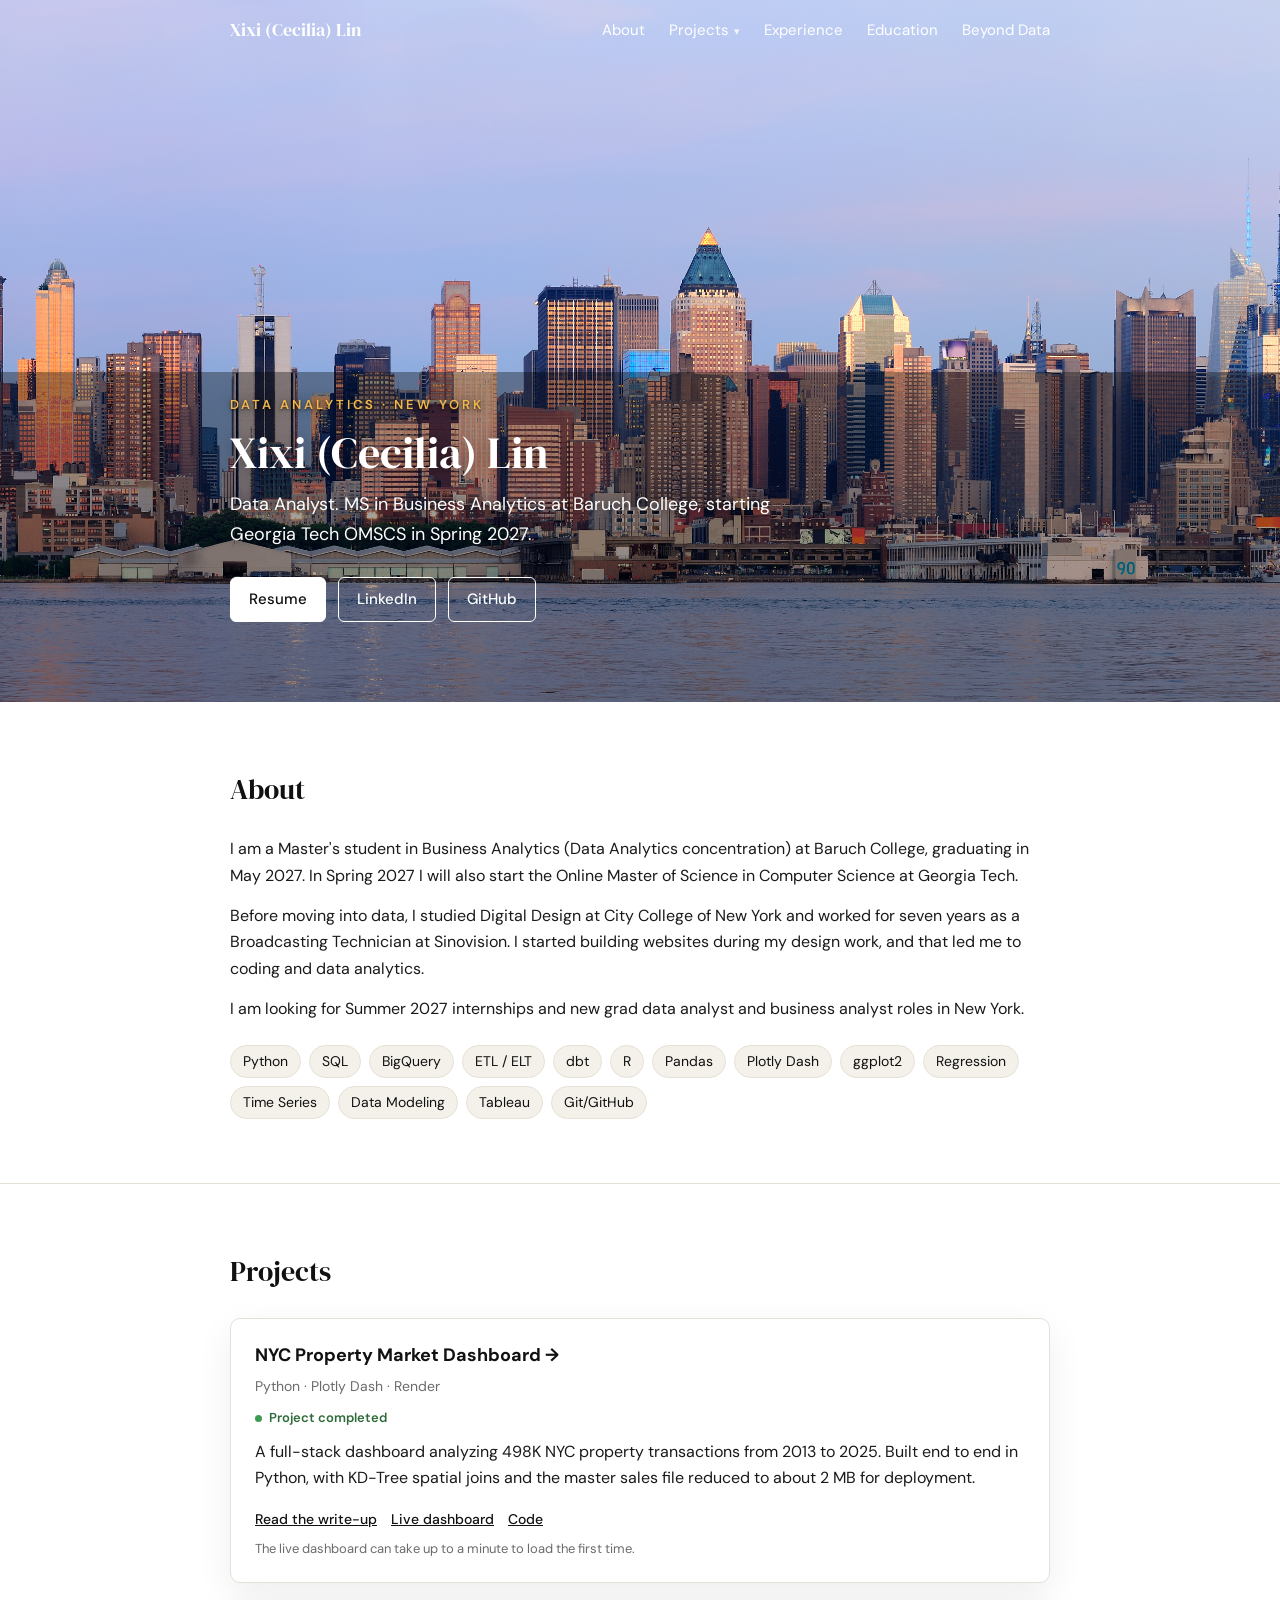
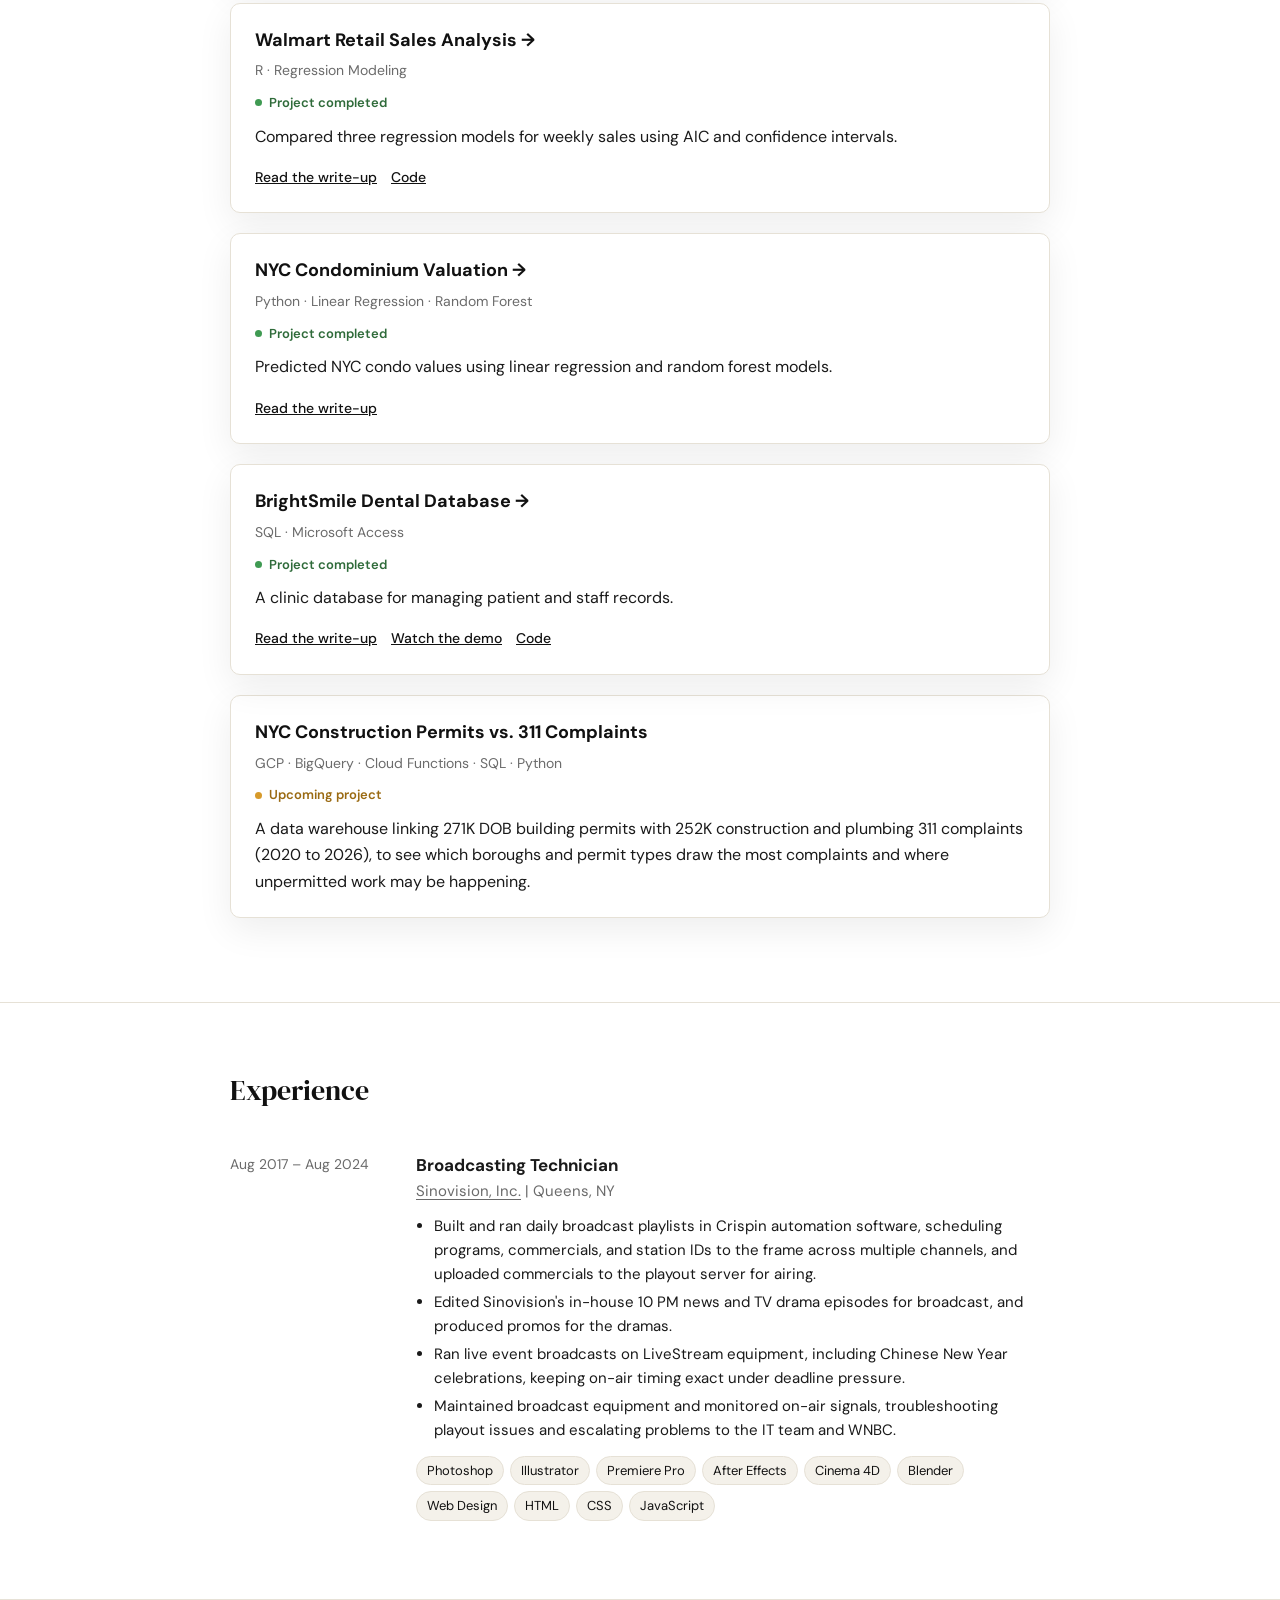
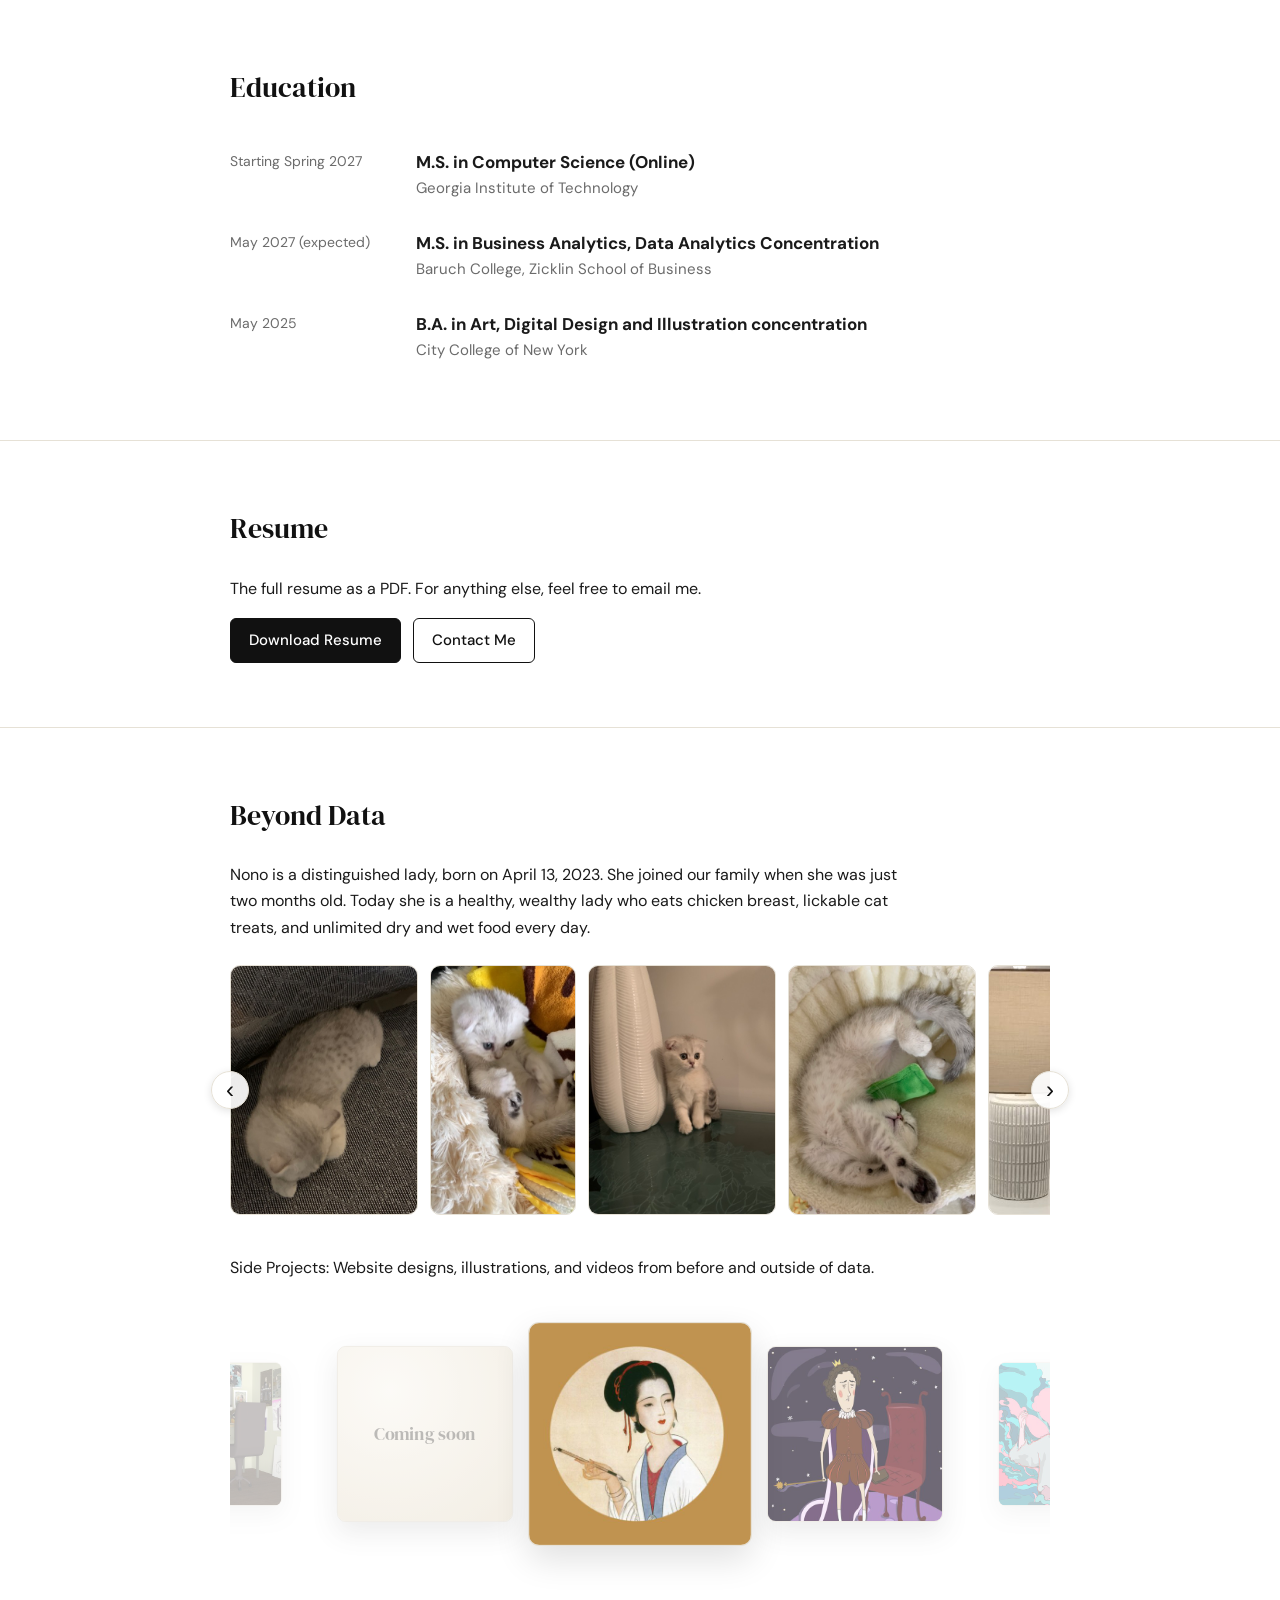
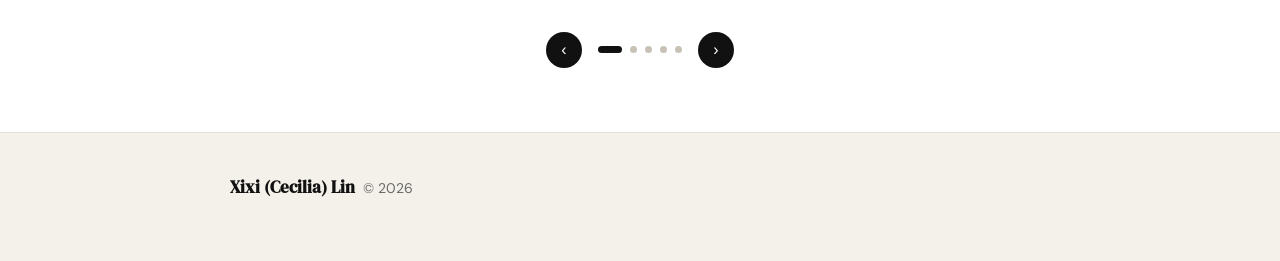
==== index.html @ 09e89416 "Add Little Prince, Zhou Shen album and Space I Am cards to Side Projects Co-Authored-By: Claude Opus" ====
<!DOCTYPE html>
<html lang="en">
<head>
  <meta charset="UTF-8">
  <meta name="viewport" content="width=device-width, initial-scale=1">
  <title>Xixi (Cecilia) Lin</title>
  <link rel="icon" href="/favicon.ico" sizes="any">
  <link rel="icon" type="image/png" sizes="32x32" href="/favicon-32.png">
  <link rel="apple-touch-icon" href="/apple-touch-icon.png">
  <meta name="description" content="Xixi (Cecilia) Lin, Data Analyst. Baruch MSBA '27, Georgia Tech OMSCS.">
  <link href="https://fonts.googleapis.com/css2?family=DM+Serif+Display&family=DM+Sans:wght@400;500;600&family=Press+Start+2P&display=swap" rel="stylesheet">
  <style>
    :root {
      --navy: #1a1a1a;
      --text: #1a1a1a;
      --ink: #111111;
      --muted: #6b6b6b;
      --line: #e6e1d6;
      --bg: #ffffff;
      --soft: #f4f1ea;
      --accent: #c9a46a;
    }
    * { box-sizing: border-box; margin: 0; padding: 0; }
    html { scroll-behavior: smooth; scroll-padding-top: 60px; }
    body {
      font-family: "DM Sans", sans-serif;
      color: var(--text);
      background: var(--bg);
      line-height: 1.65;
      font-size: 16px;
    }
    a { color: var(--ink); }
    .wrap { max-width: 860px; margin: 0 auto; padding: 0 20px; }

    /* Nav */
    nav {
      position: fixed; top: 0; left: 0; right: 0; z-index: 10;
      background: transparent;
      transition: background 0.3s ease;
    }
    nav .wrap {
      display: flex; justify-content: space-between; align-items: center;
      height: 60px;
    }
    nav .name {
      font-family: "DM Serif Display", serif; font-weight: 400;
      color: #fff; text-decoration: none; font-size: 18px;
    }
    nav .wrap > ul { list-style: none; display: flex; gap: 24px; }
    nav ul { list-style: none; }
    nav ul a { color: #fff; text-decoration: none; font-size: 15px; }
    nav ul a:hover { color: #fff; }

    /* Projects dropdown */
    .has-sub { position: relative; padding: 20px 0; margin: -20px 0; }
    .has-sub > a::after { content: "\25BE"; font-size: 11px; margin-left: 5px; opacity: 0.8; }
    .sub {
      display: none; position: absolute; top: 100%; left: -16px;
      min-width: 260px; padding: 8px 0; border-radius: 8px;
      background: rgba(0, 0, 0, 0.35);
    }
    .has-sub:hover .sub, .has-sub:focus-within .sub { display: block; }
    .sub a { display: block; padding: 9px 16px; font-size: 14px; color: #fff; text-decoration: none; text-shadow: 0 1px 6px rgba(0, 0, 0, 0.5); }
    .sub a:hover { color: #fff; background: rgba(255, 255, 255, 0.18); }

    /* Hero */
    header {
      background-color: var(--navy);
      background-image: url("images/hero.jpg");
      background-size: cover;
      background-position: center 15%;
      color: #fff;
      min-height: 78vh;
      min-height: 78svh;
      display: flex; align-items: flex-end;
      padding: 80px 0;
    }
    header { position: relative; isolation: isolate; overflow: hidden; }
    header .wrap { width: 100%; position: relative; }
    /* Solid dark band behind the text: clear top edge, runs full width to the bottom of the photo */
    header .wrap::before {
      content: ""; position: absolute; z-index: -1; pointer-events: none;
      left: -100vw; right: -100vw; top: -22px; bottom: -80px;
      background: rgba(0, 0, 0, 0.35);
    }
    .tag {
      color: #f2b84b; text-shadow: 0 1px 3px rgba(0,0,0,0.7), 0 0 12px rgba(0,0,0,0.5); letter-spacing: 3px; font-size: 13px;
      font-weight: 600; text-transform: uppercase;
    }
    header h1 {
      text-shadow: 0 2px 14px rgba(0,0,0,0.35);
      font-family: "DM Serif Display", serif; font-weight: 400;
      font-size: 44px; margin: 12px 0 10px; line-height: 1.2;
    }
    header p { color: #fff; text-shadow: 0 1px 10px rgba(0,0,0,0.55); font-size: 18px; max-width: 600px; }
    .links { margin-top: 28px; display: flex; gap: 12px; flex-wrap: wrap; }
    .btn {
      display: inline-block; padding: 9px 18px; border-radius: 6px;
      text-decoration: none; font-size: 15px; font-weight: 500;
      border: 1px solid #fff; color: #fff;
    }
    .btn.solid { background: #fff; color: var(--ink); }
    .btn { transition: background 0.2s ease, color 0.2s ease; }
    /* Header buttons: white fill follows the mouse */
    header .links:hover .btn.solid:not(:hover) { background: transparent; color: #fff; }
    header .links .btn:hover { background: #fff; color: var(--ink); }

    /* Sections */
    section { padding: 64px 0; border-bottom: 1px solid var(--line); }
    h2 {
      font-family: "DM Serif Display", serif; font-weight: 400;
      font-size: 28px; color: var(--ink); margin-bottom: 24px;
    }
    section p + p { margin-top: 14px; }

    .skills { display: flex; flex-wrap: wrap; gap: 8px; margin-top: 22px; }
    .skills span {
      background: var(--soft); border: 1px solid var(--line);
      padding: 4px 12px; border-radius: 20px; font-size: 14px; color: var(--ink);
    }

    /* Projects */
    .card {
      border: 1px solid var(--line); border-radius: 10px;
      padding: 22px 24px; margin-bottom: 20px; background: #fff;
      box-shadow: 0 12px 36px rgba(0, 0, 0, 0.07);
      transition: border-color 0.3s ease, box-shadow 0.3s ease, transform 0.3s ease;
    }
    .card:hover { transform: translateY(-3px); box-shadow: 0 18px 44px rgba(0, 0, 0, 0.11); }
    .card:target { border-color: var(--accent); }
    .card h3 { font-size: 18px; color: var(--ink); margin-bottom: 4px; }
    .card .meta { color: var(--muted); font-size: 14px; margin-bottom: 6px; }
    .card .status { display: inline-flex; align-items: center; gap: 7px; font-size: 13px; font-weight: 600; color: #2f6b3a; margin-bottom: 10px; }
    .card .status .dot { width: 7px; height: 7px; border-radius: 50%; background: #3f9a52; }
    .card .status.upcoming { color: #9a6a12; }
    .card .status.upcoming .dot { background: #d79a2b; }
    .card a { font-size: 14px; font-weight: 500; margin-right: 14px; }
    .card h3 a.title-link { font-size: inherit; font-weight: inherit; margin-right: 0; color: inherit; text-decoration: none; }
    .card h3 a.title-link .arrow { display: inline-block; transition: transform 0.25s ease; }
    .card h3 a.title-link:hover .arrow,
    .card.card-link:hover .title-link .arrow { transform: translateX(4px); }
    .card.card-link { position: relative; cursor: pointer; }
    .card.card-link .title-link::after { content: ""; position: absolute; inset: 0; border-radius: 10px; }
    .card.card-link p a { position: relative; z-index: 1; }

    /* Creative work carousel */
    .work-intro { margin-top: 40px; margin-bottom: 0; }
    .work-carousel { position: relative; height: 320px; overflow: hidden; touch-action: pan-y; }
    .work-slide {
      position: absolute; top: 28px; left: 50%; width: 200px; margin-left: -100px;
      transition: transform 0.5s ease, opacity 0.5s ease;
    }
    .work-slide .w-img {
      width: 200px; height: 200px; border-radius: 10px; overflow: hidden; position: relative;
      background: var(--soft); border: 1px solid var(--line); box-shadow: 0 12px 30px rgba(0,0,0,0.12);
    }
    .work-slide .w-img img, .work-slide .w-img video { width: 100%; height: 100%; object-fit: cover; display: block; }
    .work-slide .w-ph {
      position: absolute; inset: 0; display: flex; align-items: center; justify-content: center;
      color: rgba(17,17,17,0.35); font-size: 12px; text-align: center; padding: 14px;
      background: radial-gradient(circle at 30% 25%, #fbf8f2 0, #ece4d4 100%);
    }
    .work-slide .w-ph.w-soon { font-family: "DM Serif Display", serif; font-size: 20px; color: rgba(17,17,17,0.45); }
    /* Hover card: image blurs, gray band with title and Visit button */
    .w-hover img { transition: filter 0.3s ease; }
    .w-over {
      position: absolute; left: 0; right: 0; top: 18%; bottom: 18%;
      display: flex; flex-direction: column; justify-content: center; align-items: flex-start;
      padding: 0 16px; background: rgba(190, 190, 190, 0.78);
      opacity: 0; transition: opacity 0.3s ease; pointer-events: none;
    }
    .work-slide.on .w-hover:hover img { filter: blur(3px); }
    .work-slide.on .w-hover:hover .w-over,
    .work-slide.on .w-hover:focus-within .w-over { opacity: 1; pointer-events: auto; }
    .w-over-title { font-family: "DM Serif Display", serif; font-size: 17px; line-height: 1.2; color: #111; }
    .w-over-sub { font-size: 12px; line-height: 1.35; color: #111; margin-top: 4px; }
    .w-over .w-visit {
      display: inline-block; margin-top: 12px; padding: 5px 28px; border-radius: 4px;
      background: #f39a1f; color: #fff; font-size: 14px; font-weight: 500; text-decoration: none;
    }
    .w-over .w-visit:hover { background: #e08812; }
    .w-cap { text-align: center; margin-top: 10px; transition: opacity 0.3s ease; }
    .w-title { font-weight: 600; font-size: 15px; color: var(--ink); }
    .w-desc { font-size: 13px; color: var(--muted); line-height: 1.45; margin-top: 2px; }
    .work-slide:not(.on) .w-cap { opacity: 0; }
    .w-link { display: block; color: inherit; text-decoration: none; margin: 0; font-weight: inherit; }
    .work-slide.on .w-img { cursor: pointer; }
    .work-nav { display: flex; align-items: center; justify-content: center; gap: 16px; margin-top: 6px; }
    .work-nav button.arrow {
      width: 36px; height: 36px; border-radius: 50%; border: none; cursor: pointer;
      background: var(--ink); color: #fff; font-size: 16px; line-height: 1;
      transition: background 0.2s ease;
    }
    .work-nav button.arrow:hover { background: #444; }
    .work-dots { display: flex; gap: 8px; align-items: center; }
    .work-dots button {
      width: 7px; height: 7px; border-radius: 4px; border: none; padding: 0; cursor: pointer;
      background: #c8c2b6; transition: width 0.3s ease, background 0.3s ease;
    }
    .work-dots button.on { width: 24px; background: var(--ink); }

    /* Timeline */
    .item {
      display: grid; grid-template-columns: 170px 1fr; gap: 16px;
      padding: 14px 0;
    }
    .item .when { color: var(--muted); font-size: 14px; padding-top: 2px; }
    .item h3 { font-size: 17px; }
    .item .where { color: var(--muted); font-size: 15px; }
    .item .where a { color: inherit; text-underline-offset: 3px; }
    .item .where a:hover { color: var(--ink); }
    .item ul.duties { margin: 10px 0 0; padding-left: 18px; font-size: 15px; line-height: 1.6; }
    .item ul.duties li { margin-bottom: 4px; }
    .exp-skills { margin-top: 14px; gap: 6px; }
    .exp-skills span { font-size: 13px; padding: 3px 10px; }
    h2.sub { font-size: 20px; margin: 36px 0 8px; }

    /* Life */
    .life-intro { max-width: 680px; margin-bottom: 24px; }
    .life-viewport { overflow: hidden; touch-action: pan-y; }
    .life-row { position: relative; }
    .life-arrow {
      position: absolute; top: 50%; z-index: 2; transform: translateY(-50%);
      width: 38px; height: 38px; border-radius: 50%; border: 1px solid var(--line);
      background: rgba(255,255,255,0.92); color: var(--ink); font-size: 24px; line-height: 1;
      cursor: pointer; box-shadow: 0 2px 8px rgba(0,0,0,0.12);
    }
    .life-arrow:hover { background: #fff; }
    .life-arrow.prev { left: -19px; }
    .life-arrow.next { right: -19px; }
    .life-arrow[hidden] { display: none; }
    @media (max-width: 743px) { .life-arrow.prev { left: 6px; } .life-arrow.next { right: 6px; } }
    .life-grid {
      --h: 250px;
      display: flex; gap: 12px;
      transition: transform 0.45s ease;
    }
    /* Each frame keeps its photo's own shape, so the whole photo is visible */
    .life-grid figure {
      flex: 0 0 auto; height: var(--h);
      position: relative; margin: 0;
      border-radius: 10px; overflow: hidden;
      background: var(--soft); border: 1px solid var(--line);
    }
    .life-grid img { height: 100%; width: auto; display: block; }
    .life-grid figure.edge { cursor: pointer; }
    .life-grid figure.edge img { transition: opacity 0.2s ease; }
    .life-grid figure.edge:hover img { opacity: 0.8; }
    .life-grid figcaption {
      position: absolute; left: 0; right: 0; bottom: 0;
      padding: 28px 12px 10px; font-size: 13px; color: #fff;
      background: linear-gradient(transparent, rgba(0,0,0,0.85));
    }

    footer {
      background: #f4f1ea; color: #6b6b6b;
      padding: 40px 0 60px; font-size: 14px;
    }
    .f-quote { font-family: "DM Serif Display", serif; font-style: italic; font-size: 22px; line-height: 1.45; color: var(--ink); max-width: 640px; }
    .f-by { font-size: 14px; color: var(--muted); margin-top: 8px; letter-spacing: 0.5px; }
    .f-line { height: 1px; background: var(--line); margin: 32px 0 24px; }
    footer strong { color: var(--ink); font-family: "DM Serif Display", serif; font-size: 17px; }

    /* Menu button (phones only) */
    .menu-btn:focus { outline: none; }
    .menu-btn:focus-visible { outline: 2px solid rgba(255, 255, 255, 0.8); outline-offset: 2px; border-radius: 4px; }
    .menu-btn {
      display: none; background: none; border: 0; cursor: pointer;
      width: 36px; height: 36px; margin-right: -9px; padding: 11px 9px;
    }
    .menu-btn span {
      display: block; height: 1.5px; background: #fff; border-radius: 2px;
      margin: 0 0 4px; transition: transform 0.25s ease, opacity 0.2s ease;
    }
    nav.open .menu-btn span:nth-child(1) { transform: translateY(5.5px) rotate(45deg); }
    nav.open .menu-btn span:nth-child(2) { opacity: 0; }
    nav.open .menu-btn span:nth-child(3) { transform: translateY(-5.5px) rotate(-45deg); }

    /* Phones: below iPad mini width */
    @media (max-width: 743px) {
      .menu-btn { display: block; }
      nav.open { background: rgba(0, 0, 0, 0.35); }
      nav .wrap > ul {
        display: none;
        position: absolute; top: 60px; left: 0; right: 0;
        flex-direction: column; align-items: stretch; gap: 0;
        background: rgba(0, 0, 0, 0.35);
        padding: 6px 0 10px;
      }
      nav.open .wrap > ul { display: flex; }
      header .wrap { transition: opacity 0.2s ease; }
      nav.open ~ header .wrap { opacity: 0; }
      nav ul a {
        display: block; color: #fff; font-size: 15px; line-height: 1.2;
        text-shadow: 0 1px 6px rgba(0,0,0,0.5);
        padding: 13px 20px;
      }
      nav ul a:hover, nav ul a:active { color: #fff; background: rgba(255, 255, 255, 0.18); }
      .has-sub { padding: 0; margin: 0; }
      .has-sub > a::after { display: inline-block; transition: transform 0.2s ease; }
      .has-sub.sub-open > a::after { transform: rotate(180deg); }
      .has-sub:hover .sub, .has-sub:focus-within .sub { display: none; }
      .has-sub.sub-open .sub { display: block; }
      .sub { display: none; position: static; min-width: 0; padding: 0 0 4px; background: none; box-shadow: none; border-radius: 0; }
      .sub a { padding: 9px 20px 9px 36px; font-size: 13px; opacity: 0.9; }
    }

    /* Phone layout (same breakpoint as the ☰ menu) */
    @media (max-width: 743px) {
      nav .name { font-size: 16px; }
      header { padding: 60px 0 56px; min-height: 88vh; min-height: 88svh; }
      header .wrap::before { top: -20px; bottom: -56px; }
      header h1 { font-size: 34px; }
      .tag { font-size: 11.5px; letter-spacing: 1.6px; }
      .item { grid-template-columns: 1fr; gap: 2px; }
      .life-grid { --h: 190px; }
    }
    /* Nav after scrolling past the photo: cream, dark text */
    nav.scrolled { background: #f4f1ea; box-shadow: 0 1px 0 rgba(0, 0, 0, 0.08); }
    nav.scrolled .name, nav.scrolled ul a { color: var(--ink); text-shadow: none; }
    nav.scrolled ul a:hover, nav.scrolled ul a:active { color: #555; }
    nav.scrolled .sub { background: #f4f1ea; box-shadow: 0 10px 24px rgba(0, 0, 0, 0.10); }
    nav.scrolled .sub a:hover { background: rgba(0, 0, 0, 0.06); }
    nav.scrolled .menu-btn span { background: var(--ink); }
    @media (max-width: 743px) {
      nav.open.scrolled, nav.open.scrolled .wrap > ul { background: #f4f1ea; }
      nav.scrolled ul a:hover, nav.scrolled ul a:active { background: rgba(0, 0, 0, 0.06); }
    }

    /* Pixel intro screen */
    #intro {
      position: fixed; inset: 0; z-index: 100;
      background: #f4f1ea; color: #1d2a33;
      display: flex; flex-direction: column; align-items: center; justify-content: center;
      font-family: "Press Start 2P", monospace; cursor: pointer;
      transition: opacity 0.5s ease, visibility 0.5s ease;
    }
    #intro.done { opacity: 0; visibility: hidden; }
    #intro .corner { position: absolute; width: 32px; height: 32px; border: 0 solid #1d2a33; }
    #intro .c1 { top: 24px; left: 24px; border-top-width: 8px; border-left-width: 8px; }
    #intro .c2 { top: 24px; right: 24px; border-top-width: 8px; border-right-width: 8px; }
    #intro .c3 { bottom: 24px; left: 24px; border-bottom-width: 8px; border-left-width: 8px; }
    #intro .c4 { bottom: 24px; right: 24px; border-bottom-width: 8px; border-right-width: 8px; }
    #intro .ibar {
      position: absolute; top: 30px; left: 72px;
      width: min(240px, 50vw); height: 24px; padding: 3px;
      border: 4px solid #1d2a33; display: flex; gap: 3px; background: #fff;
    }
    #intro .ibar span { flex: 1; }
    #intro .ibar span.on { background: #1a1a1a; }
    #intro canvas { image-rendering: pixelated; margin-bottom: 24px; }
    #intro h2 {
      font-family: "Press Start 2P", monospace; font-weight: 400; color: #1d2a33;
      font-size: clamp(14px, min(4.2vw, 5.5vh), 40px); line-height: 1.5; text-align: center;
      margin: 0 20px; letter-spacing: 1px;
    }
    #intro .pct { margin-top: 26px; font-size: 12px; color: #1a1a1a; }
    #intro .skip { position: absolute; bottom: 34px; font-size: 10px; color: #8a8f94; animation: blink 1s steps(1) infinite; }
    @keyframes blink { 50% { opacity: 0; } }
    @media (max-height: 500px) {
      #intro canvas { margin-bottom: 8px; }
      #intro .pct { margin-top: 8px; }
      #intro .skip { display: none; }
      #intro .c1, #intro .c2 { top: 14px; }
      #intro .c3, #intro .c4 { bottom: 14px; }
      #intro .ibar { top: 20px; }
    }
    /* While the intro plays, hide the page so nothing shows under the phone browser bar */
    html.intro-on, html.intro-on body { background: #f4f1ea; }
    html.intro-on body > *:not(#intro) { visibility: hidden; }
  </style>
  <script>
    try { if (sessionStorage.getItem('introSeen') !== '1') document.documentElement.classList.add('intro-on'); }
    catch (e) { document.documentElement.classList.add('intro-on'); }
  </script>
</head>
<body id="top">

  <div id="intro" aria-hidden="true">
    <div class="corner c1"></div><div class="corner c2"></div>
    <div class="corner c3"></div><div class="corner c4"></div>
    <div class="ibar"></div>
    <canvas id="introTower" width="32" height="49"></canvas>
    <h2>THE PAGE IS<br>LOADING</h2>
    <div class="pct"><span id="introPct">0%</span></div>
    <div class="skip">CLICK TO SKIP</div>
  </div>

  <nav>
    <div class="wrap">
      <a class="name" href="#top">Xixi (Cecilia) Lin</a>
      <button class="menu-btn" aria-label="Menu" aria-expanded="false"><span></span><span></span><span></span></button>
      <ul>
        <li><a href="#about">About</a></li>
        <li class="has-sub"><a href="#projects">Projects</a>
          <ul class="sub">
            <li><a href="nyc-dashboard.html">NYC Property Market Dashboard</a></li>
            <li><a href="walmart-sales.html">Walmart Retail Sales Analysis</a></li>
            <li><a href="condo-valuation.html">NYC Condominium Valuation</a></li>
            <li><a href="dental-database.html">BrightSmile Dental Database</a></li>
          </ul>
        </li>
        <li><a href="#experience">Experience</a></li>
        <li><a href="#education">Education</a></li>
        <li><a href="#life">Beyond Data</a></li>
      </ul>
    </div>
  </nav>

  <header>
    <div class="wrap">
      <div class="tag">Data Analytics · New York</div>
      <h1>Xixi (Cecilia) Lin</h1>
      <p>Data Analyst. MS in Business Analytics at Baruch College, starting Georgia Tech OMSCS in Spring 2027.</p>
      <div class="links">
        <a class="btn solid" href="resume.pdf">Resume</a>
        <a class="btn" href="https://www.linkedin.com/in/xixi0817">LinkedIn</a>
        <a class="btn" href="https://github.com/xixi0817">GitHub</a>
      </div>
    </div>
  </header>

  <main>
    <section id="about">
      <div class="wrap">
        <h2>About</h2>
        <p>I am a Master's student in Business Analytics (Data Analytics concentration) at Baruch College, graduating in May 2027. In Spring 2027 I will also start the Online Master of Science in Computer Science at Georgia Tech.</p>
        <p>Before moving into data, I studied Digital Design at City College of New York and worked for seven years as a Broadcasting Technician at Sinovision. I started building websites during my design work, and that led me to coding and data analytics.</p>
        <p>I am looking for Summer 2027 internships and new grad data analyst and business analyst roles in New York.</p>
        <div class="skills">
          <span>Python</span><span>SQL</span><span>BigQuery</span><span>ETL / ELT</span><span>dbt</span><span>R</span>
          <span>Pandas</span><span>Plotly Dash</span><span>ggplot2</span>
          <span>Regression</span><span>Time Series</span><span>Data Modeling</span>
          <span>Tableau</span><span>Git/GitHub</span>
        </div>
      </div>
    </section>

    <section id="projects">
      <div class="wrap">
        <h2>Projects</h2>

        <div class="card card-link" id="proj-dashboard">
          <h3><a class="title-link" href="nyc-dashboard.html">NYC Property Market Dashboard <span class="arrow">&rarr;</span></a></h3>
          <div class="meta">Python · Plotly Dash · Render</div>
          <div class="status"><span class="dot"></span>Project completed</div>
          <p>A full-stack dashboard analyzing 498K NYC property transactions from 2013 to 2025. Built end to end in Python, with KD-Tree spatial joins and the master sales file reduced to about 2 MB for deployment.</p>
          <p><a href="nyc-dashboard.html">Read the write-up</a><a href="https://nyc-property-dashboard-xi9u.onrender.com/">Live dashboard</a><a href="https://github.com/xixi0817/nyc_property_dashboard">Code</a></p>
          <p class="meta" style="margin: 6px 0 0; font-size: 13px;">The live dashboard can take up to a minute to load the first time.</p>
        </div>

        <div class="card card-link" id="proj-walmart">
          <h3><a class="title-link" href="walmart-sales.html">Walmart Retail Sales Analysis <span class="arrow">&rarr;</span></a></h3>
          <div class="meta">R · Regression Modeling</div>
          <div class="status"><span class="dot"></span>Project completed</div>
          <p>Compared three regression models for weekly sales using AIC and confidence intervals.</p>
          <p><a href="walmart-sales.html">Read the write-up</a><a href="https://github.com/xixi0817/walmart_sales_analysis">Code</a></p>
        </div>

        <div class="card card-link" id="proj-condo">
          <h3><a class="title-link" href="condo-valuation.html">NYC Condominium Valuation <span class="arrow">&rarr;</span></a></h3>
          <div class="meta">Python · Linear Regression · Random Forest</div>
          <div class="status"><span class="dot"></span>Project completed</div>
          <p>Predicted NYC condo values using linear regression and random forest models.</p>
          <p><a href="condo-valuation.html">Read the write-up</a></p>
        </div>

        <div class="card card-link" id="proj-dental">
          <h3><a class="title-link" href="dental-database.html">BrightSmile Dental Database <span class="arrow">&rarr;</span></a></h3>
          <div class="meta">SQL · Microsoft Access</div>
          <div class="status"><span class="dot"></span>Project completed</div>
          <p>A clinic database for managing patient and staff records.</p>
          <p><a href="dental-database.html">Read the write-up</a><a href="https://www.youtube.com/watch?v=54yVU4n7h6s">Watch the demo</a><a href="https://github.com/xixi0817/brightsmile_dental_database">Code</a></p>
        </div>

        <div class="card" id="proj-upcoming">
          <h3>NYC Construction Permits vs. 311 Complaints</h3>
          <div class="meta">GCP · BigQuery · Cloud Functions · SQL · Python</div>
          <div class="status upcoming"><span class="dot"></span>Upcoming project</div>
          <p>A data warehouse linking 271K DOB building permits with 252K construction and plumbing 311 complaints (2020 to 2026), to see which boroughs and permit types draw the most complaints and where unpermitted work may be happening.</p>
        </div>
      </div>
    </section>

    <section id="experience">
      <div class="wrap">
        <h2>Experience</h2>
        <div class="item">
          <div class="when">Aug 2017 – Aug 2024</div>
          <div><h3>Broadcasting Technician</h3><div class="where"><a href="https://www.sinovision.net/home/" target="_blank" rel="noopener">Sinovision, Inc.</a> | Queens, NY</div>
            <ul class="duties">
              <li>Built and ran daily broadcast playlists in Crispin automation software, scheduling programs, commercials, and station IDs to the frame across multiple channels, and uploaded commercials to the playout server for airing.</li>
              <li>Edited Sinovision's in-house 10 PM news and TV drama episodes for broadcast, and produced promos for the dramas.</li>
              <li>Ran live event broadcasts on LiveStream equipment, including Chinese New Year celebrations, keeping on-air timing exact under deadline pressure.</li>
              <li>Maintained broadcast equipment and monitored on-air signals, troubleshooting playout issues and escalating problems to the IT team and WNBC.</li>
            </ul>
            <div class="skills exp-skills">
              <span>Photoshop</span><span>Illustrator</span><span>Premiere Pro</span><span>After Effects</span>
              <span>Cinema 4D</span><span>Blender</span>
              <span>Web Design</span><span>HTML</span><span>CSS</span><span>JavaScript</span>
            </div>
          </div>
        </div>
      </div>
    </section>

    <section id="education">
      <div class="wrap">
        <h2>Education</h2>
        <div class="item">
          <div class="when">Starting Spring 2027</div>
          <div><h3>M.S. in Computer Science (Online)</h3><div class="where">Georgia Institute of Technology</div></div>
        </div>
        <div class="item">
          <div class="when">May 2027 (expected)</div>
          <div><h3>M.S. in Business Analytics, Data Analytics Concentration</h3><div class="where">Baruch College, Zicklin School of Business</div></div>
        </div>
        <div class="item">
          <div class="when">May 2025</div>
          <div><h3>B.A. in Art, Digital Design and Illustration concentration</h3><div class="where">City College of New York</div></div>
        </div>
      </div>
    </section>

    <section id="resume">
      <div class="wrap">
        <h2>Resume</h2>
        <p>The full resume as a PDF. For anything else, feel free to email me.</p>
        <div class="links" style="margin-top:16px">
          <a class="btn solid" style="background:var(--ink);color:#fff;border-color:var(--ink)" href="resume.pdf">Download Resume</a>
          <a class="btn" style="background:transparent;color:var(--ink);border-color:var(--ink)" href="mailto:cicilin0817@gmail.com?subject=Reaching%20Out%20from%20Your%20Website&amp;body=Hi%20Xixi%2C%0A%0AName%3A%0ACompany%3A%0A%0A">Contact Me</a>
        </div>
      </div>
    </section>
    <section id="life">
      <div class="wrap">
        <h2>Beyond Data</h2>
        <p class="life-intro">Nono is a distinguished lady, born on April 13, 2023. She joined our family when she was just two months old. Today she is a healthy, wealthy lady who eats chicken breast, lickable cat treats, and unlimited dry and wet food every day.</p>
        <div class="life-row">
        <button class="life-arrow prev" id="life-prev" aria-label="Previous photo">&#8249;</button>
        <button class="life-arrow next" id="life-next" aria-label="Next photo">&#8250;</button>
        <div class="life-viewport">
          <div class="life-grid" id="life-grid">
            <figure><img src="images/cat1.jpg" alt="My cat Nono"></figure>
            <figure><img src="images/cat2.jpg" alt="My cat Nono"></figure>
            <figure><img src="images/cat3.jpg" alt="My cat Nono"></figure>
            <figure><img src="images/cat4.jpg" alt="My cat Nono"></figure>
            <figure><img src="images/cat5.jpg" alt="My cat Nono"></figure>
            <figure><img src="images/cat6.jpg" alt="My cat Nono"></figure>
            <figure><img src="images/cat7.jpg" alt="My cat Nono"></figure>
            <figure><img src="images/cat8.jpg" alt="My cat Nono"></figure>
            <figure><img src="images/cat9.jpg" alt="My cat Nono"></figure>
            <figure><img src="images/cat10.jpg" alt="My cat Nono"></figure>
          </div>
        </div>
        </div>
        <p class="life-intro work-intro">Side Projects: Website designs, illustrations, and videos from before and outside of data.</p>
        <div class="work-carousel" id="work-carousel">
            <div class="work-slide">
              <div class="w-img w-hover">
                <img src="images/side-liqingzhao.jpg" alt="Painting of the poet Li Qingzhao holding a brush">
                <div class="w-over">
                  <div class="w-over-title">Li Qingzhao: Chinese Female Poet</div>
                  <div class="w-over-sub">Website Design · City College of New York, 2019</div>
                  <a class="w-visit" href="/art_portfolio/liqz1.html">Visit</a>
                </div>
              </div>
            </div>
            <div class="work-slide">
              <div class="w-img w-hover">
                <img src="images/side-littleprince.jpg" alt="Illustration of the king from The Little Prince standing on a purple planet">
                <div class="w-over">
                  <div class="w-over-title">The Little Prince</div>
                  <div class="w-over-sub">Illustration · City College of New York</div>
                  <a class="w-visit" href="/art_portfolio/project2.html">Visit</a>
                </div>
              </div>
            </div>
            <div class="work-slide">
              <div class="w-img w-hover">
                <img src="images/side-zhoushen.jpg" alt="Album cover illustration of Zhou Shen singing">
                <div class="w-over">
                  <div class="w-over-title">Zhou Shen Album Art</div>
                  <div class="w-over-sub">Album Illustration · City College of New York</div>
                  <a class="w-visit" href="/art_portfolio/project3.html">Visit</a>
                </div>
              </div>
            </div>
            <div class="work-slide">
              <div class="w-img w-hover">
                <img src="images/side-spaceiam.jpg" alt="3D render of an art studio with a desk and chair">
                <div class="w-over">
                  <div class="w-over-title">Space I Am</div>
                  <div class="w-over-sub">3D Modeling · City College of New York</div>
                  <a class="w-visit" href="/art_portfolio/project5.html">Visit</a>
                </div>
              </div>
            </div>
            <div class="work-slide">
              <div class="w-img"><div class="w-ph w-soon">Coming soon</div></div>
            </div>
        </div>
        <div class="work-nav">
          <button class="arrow" id="work-prev" aria-label="Previous">&#8249;</button>
          <div class="work-dots" id="work-dots"></div>
          <button class="arrow" id="work-next" aria-label="Next">&#8250;</button>
        </div>
      </div>
    </section>
  </main>

  <footer>
    <div class="wrap">
      <strong>Xixi (Cecilia) Lin</strong> &nbsp;© 2026
    </div>
  </footer>

  <script>
    (function () {
      var nav = document.querySelector('nav');
      var header = document.querySelector('header');
      function update() {
        var limit = header.offsetHeight - nav.offsetHeight;
        nav.classList.toggle('scrolled', window.scrollY > limit);
      }
      var btn = document.querySelector('.menu-btn');
      btn.addEventListener('click', function () {
        var open = nav.classList.toggle('open');
        if (!open) subItem.classList.remove('sub-open');
        btn.setAttribute('aria-expanded', open);
      });
      var isPhone = function () { return window.matchMedia('(max-width: 743px)').matches; };
      var subItem = nav.querySelector('.has-sub');
      var subLink = subItem.querySelector(':scope > a');
      subLink.addEventListener('click', function (e) {
        if (!isPhone()) return;
        e.preventDefault();
        subItem.classList.toggle('sub-open');
      });
      nav.querySelectorAll('ul a').forEach(function (a) {
        a.addEventListener('click', function () {
          if (a === subLink && isPhone()) return;
          nav.classList.remove('open');
          subItem.classList.remove('sub-open');
          btn.setAttribute('aria-expanded', false);
        });
      });
      window.addEventListener('scroll', update, { passive: true });
      window.addEventListener('resize', update);
      update();
    })();
  </script>
  <script>
    (function () {
      var intro = document.getElementById('intro');
      if (!intro) return;
      var seen = false;
      try { seen = sessionStorage.getItem('introSeen') === '1'; } catch (e) {}
      if (seen) { intro.remove(); document.documentElement.classList.remove('intro-on'); return; }
      document.documentElement.style.overflow = 'hidden';

      var map = [
        '....f...........................',
        '...fFf..........................',
        '..fFFFff........................',
        '.fFFFFFff.......................',
        '.KfFFFFfK.......................',
        'KTffffffTK......................',
        'KTTTTTTTTK......................',
        '.KKTTTTKK.......................',
        '..KTTTTK........................',
        '..KTTTTK.........K..............',
        '..KWWWWK......K..R..K...........',
        '.KWWWWWWK..K..R..R..R..K........',
        'KWWWWWWWWK.R..R..R..R..R.K......',
        'KWWGWGWWWWKR..RKKRKKR..RKWK.....',
        '.KWWWWWWKWWRKKRWWRWWRKKRWWK.....',
        '.KRWWWWRKWWRRRRRRRRRRRRRWWK.....',
        '.KRRRRRRKWPRRRRRRRRRRRRRPWK.....',
        '.KRRrRRRKWWrrrrrrrrrrrrrWWK.....',
        '..KRrRRRRWWWWWWWWWWWWWWWWWK.....',
        '..KRrRRRRWWWWWDWDWDWDWWWWWK.....',
        '..KRRrRRWWWWWWWDWDWDWWWWWWWK....',
        '..KRRrRRWWWWWWWWWWWWWWWWWWWK....',
        '...KRrRRWWWWWEEWWWWWWEEWWWWK....',
        '...KRrRRWGWWEKEWWWWWEKEWWGWK....',
        '...KRRrRWWGWEEEWWWWWEEEWGWWK....',
        '...KRRrRWWWWWWWWWWWWWWWWWWWK....',
        '....KRrRRGWWWWWWPPPWWWWWWGK.....',
        '....KRrRGGGGWWWWWKWWWWWGGGGK....',
        '....KRRrRRGWWWWWKWKWWWWWGKK.....',
        '....KRRrRRRWWWWWWWWWWWWWKKKKKKK.',
        '.....KRrRRRRWWWWWWWWWWWKKSSSSSSK',
        '.....KRRRRRRRWWWWWWWWWRRRSSSSSSK',
        '.....KRRRRRRRRWWWWWWWRRRRSGGGGSK',
        '.....KRRRRRRRRRWWWWWRRRWWWSSSSSK',
        '.....KRRRRRRRRRRWWWRRRWWWWWSSSSK',
        '.....KRRRRRRRRRRRWRRRRWWWWWGGGSK',
        '.....KRRrRRRrRRRrRRRrRRWWWSSSSSK',
        '....KRRRrRRRrRRRrRRRrRRRrSSSSSSK',
        '....KRRRrRRRrRRRrRRRrRRRrSSSSSSK',
        '....KRRRrRRRrRRRrRRRrRRRrSSSSSSK',
        '...KRRRrRRRrRRRRRrRRRrRRRSSSSSSK',
        '...KRRRrRRRrRRRRRrRRRrRRRrRRRKK.',
        '...KRRRrRRRrRRRRRrRRRrRRRrRRRK..',
        '...KRRRrRRRrRRRRRrRRRrRRRrRRRK..',
        '..KRRRRrRRRrRRRRRrRRRrRRRrRRRRK.',
        '..KRRRRRRRRRRRRRRRRRRRRRRRRRRRK.',
        '...KSSSSSSSSSSSSSSSSSSSSSSSSSK..',
        '...KSSSSSSSSSSSSSSSSSSSSSSSSSK..',
        '....KKKKKKKKKKKKKKKKKKKKKKKKK...'
      ];
      var pal = {
        K: '#2a2f36', W: '#ece7df', G: '#b8b2aa', D: '#8c8782', E: '#4f9aa8', P: '#e6a3a6',
        R: '#6fa89a', r: '#4e8577', F: '#f6c454', f: '#e8743b', T: '#a9844a', S: '#c9c3b8'
      };
      var cv = document.getElementById('introTower');
      var scale = Math.max(2, Math.min(6, Math.floor(Math.min(window.innerWidth * 0.4 / 32, (window.innerHeight - (window.innerHeight < 500 ? 190 : 380)) / 49))));
      cv.style.width = (32 * scale) + 'px';
      cv.style.height = (49 * scale) + 'px';
      var ctx = cv.getContext('2d');
      map.forEach(function (row, y) {
        for (var x = 0; x < row.length; x++) {
          var c = pal[row[x]];
          if (c) { ctx.fillStyle = c; ctx.fillRect(x, y, 1, 1); }
        }
      });

      var bar = intro.querySelector('.ibar');
      var n = 16, segs = [];
      for (var i = 0; i < n; i++) { var sp = document.createElement('span'); bar.appendChild(sp); segs.push(sp); }
      var pct = document.getElementById('introPct');
      var reduce = window.matchMedia && window.matchMedia('(prefers-reduced-motion: reduce)').matches;
      var k = 0;
      var timer = setInterval(function () {
        segs[k].classList.add('on');
        k++;
        pct.textContent = Math.round(k / n * 100) + '%';
        if (k >= n) { clearInterval(timer); setTimeout(finish, 500); }
      }, reduce ? 20 : 63);

      function finish() {
        if (intro.classList.contains('done')) return;
        clearInterval(timer);
        try { sessionStorage.setItem('introSeen', '1'); } catch (e) {}
        intro.classList.add('done');
        document.documentElement.classList.remove('intro-on');
        document.documentElement.style.overflow = '';
        setTimeout(function () { intro.remove(); }, 600);
      }
      intro.addEventListener('click', finish);
      document.addEventListener('keydown', finish, { once: true });
    })();
  </script>
  <script>
    (function () {
      var box = document.getElementById('work-carousel');
      if (!box) return;
      var slides = box.querySelectorAll('.work-slide');
      var dotsBox = document.getElementById('work-dots');
      var n = slides.length, cur = 0;
      for (var k = 0; k < n; k++) {
        var d = document.createElement('button');
        d.setAttribute('aria-label', 'Go to item ' + (k + 1));
        d.addEventListener('click', (function (i) { return function () { go(i); }; })(k));
        dotsBox.appendChild(d);
      }
      var dots = dotsBox.querySelectorAll('button');
      function render() {
        var mobile = window.innerWidth <= 640;
        var step = mobile ? 150 : 215;
        slides.forEach(function (sl, i) {
          var off = i - cur;
          if (off > n / 2) off -= n;
          if (off < -n / 2) off += n;
          var a = Math.abs(off);
          var sc = a === 0 ? 1.12 : (a === 1 ? 0.88 : 0.72);
          sl.style.transform = 'translateX(' + (off * step) + 'px) scale(' + sc + ')';
          sl.style.opacity = a > 2 ? 0 : (a === 0 ? 1 : (a === 1 ? 0.6 : 0.3));
          sl.style.zIndex = 10 - a;
          sl.classList.toggle('on', a === 0);
          sl.setAttribute('aria-hidden', a ? 'true' : 'false');
        });
        dots.forEach(function (d, i) { d.classList.toggle('on', i === cur); });
      }
      function go(i) { cur = (i + n) % n; render(); }
      slides.forEach(function (sl, i) { sl.addEventListener('click', function (e) { if (i !== cur) { e.preventDefault(); go(i); } }); });
      document.getElementById('work-prev').addEventListener('click', function () { go(cur - 1); });
      document.getElementById('work-next').addEventListener('click', function () { go(cur + 1); });
      var x0 = null;
      box.addEventListener('touchstart', function (e) { x0 = e.touches[0].clientX; }, { passive: true });
      box.addEventListener('touchend', function (e) {
        if (x0 === null) return;
        var dx = e.changedTouches[0].clientX - x0; x0 = null;
        if (Math.abs(dx) > 40) go(cur + (dx < 0 ? 1 : -1));
      });
      window.addEventListener('resize', render);
      render();
    })();
  </script>
  <script>
    /* Nono photo row: frames keep each photo's shape. Use the arrows, click the
       leftmost or rightmost photo, or swipe to slide by one photo. Wraps around.
       Missing photos are skipped. */
    (function () {
      var track = document.getElementById('life-grid');
      if (!track) return;
      var view = track.parentNode;
      var row = view.parentNode;
      var index = 0;
      function figs() { return Array.prototype.slice.call(track.querySelectorAll('figure')); }
      function overflow() { return Math.max(0, track.scrollWidth - view.clientWidth); }
      function maxIndex() {
        var list = figs(), o = overflow();
        if (o <= 1) return 0;
        for (var i = 0; i < list.length; i++) if (list[i].offsetLeft >= o - 1) return i;
        return list.length - 1;
      }
      function render() {
        var list = figs(), m = maxIndex();
        if (index > m) index = m;
        var x = list.length ? Math.min(list[index].offsetLeft, overflow()) : 0;
        track.style.transform = 'translateX(' + (-x) + 'px)';
        var right = x + view.clientWidth, lastVisible = 0;
        list.forEach(function (f, i) { if (f.offsetLeft < right - 20) lastVisible = i; });
        list.forEach(function (f, i) {
          var isLeft = m > 0 && i === index;
          var isRight = m > 0 && i === lastVisible && !isLeft;
          f.classList.toggle('edge', isLeft || isRight);
          f.dataset.dir = isLeft ? '-1' : (isRight ? '1' : '0');
        });
        var arrows = row.querySelectorAll('.life-arrow');
        for (var a = 0; a < arrows.length; a++) arrows[a].hidden = m === 0;
      }
      function go(d) {
        var m = maxIndex();
        if (!m) return;
        index += d;
        if (index > m) index = 0;
        if (index < 0) index = m;
        render();
      }
      var prev = document.getElementById('life-prev'), nextBtn = document.getElementById('life-next');
      if (prev) prev.addEventListener('click', function () { go(-1); });
      if (nextBtn) nextBtn.addEventListener('click', function () { go(1); });
      /* If catN.jpg is missing, also try .JPG, .jpeg, .JPEG, .png, .PNG, .webp */
      var exts = ['jpg', 'JPG', 'jpeg', 'JPEG', 'png', 'PNG', 'webp'];
      figs().forEach(function (f) {
        var img = f.querySelector('img');
        var base = img.getAttribute('src').replace(/\.[^.\/]+$/, '');
        var tries = 0;
        function next() {
          tries += 1;
          if (tries >= exts.length) { f.remove(); render(); return; }
          img.src = base + '.' + exts[tries];
        }
        img.addEventListener('error', next);
        img.addEventListener('load', render);
        if (img.complete && img.naturalWidth === 0) next();
        f.addEventListener('click', function () { var d = +f.dataset.dir; if (d) go(d); });
      });
      var startX = null;
      track.addEventListener('touchstart', function (e) { startX = e.touches[0].clientX; }, { passive: true });
      track.addEventListener('touchend', function (e) {
        if (startX === null) return;
        var dx = e.changedTouches[0].clientX - startX; startX = null;
        if (Math.abs(dx) > 40) go(dx < 0 ? 1 : -1);
      });
      window.addEventListener('resize', render);
      render();
    })();
  </script>
<script data-goatcounter="https://xixilin.goatcounter.com/count" async src="//gc.zgo.at/count.js"></script>
</body>
</html>
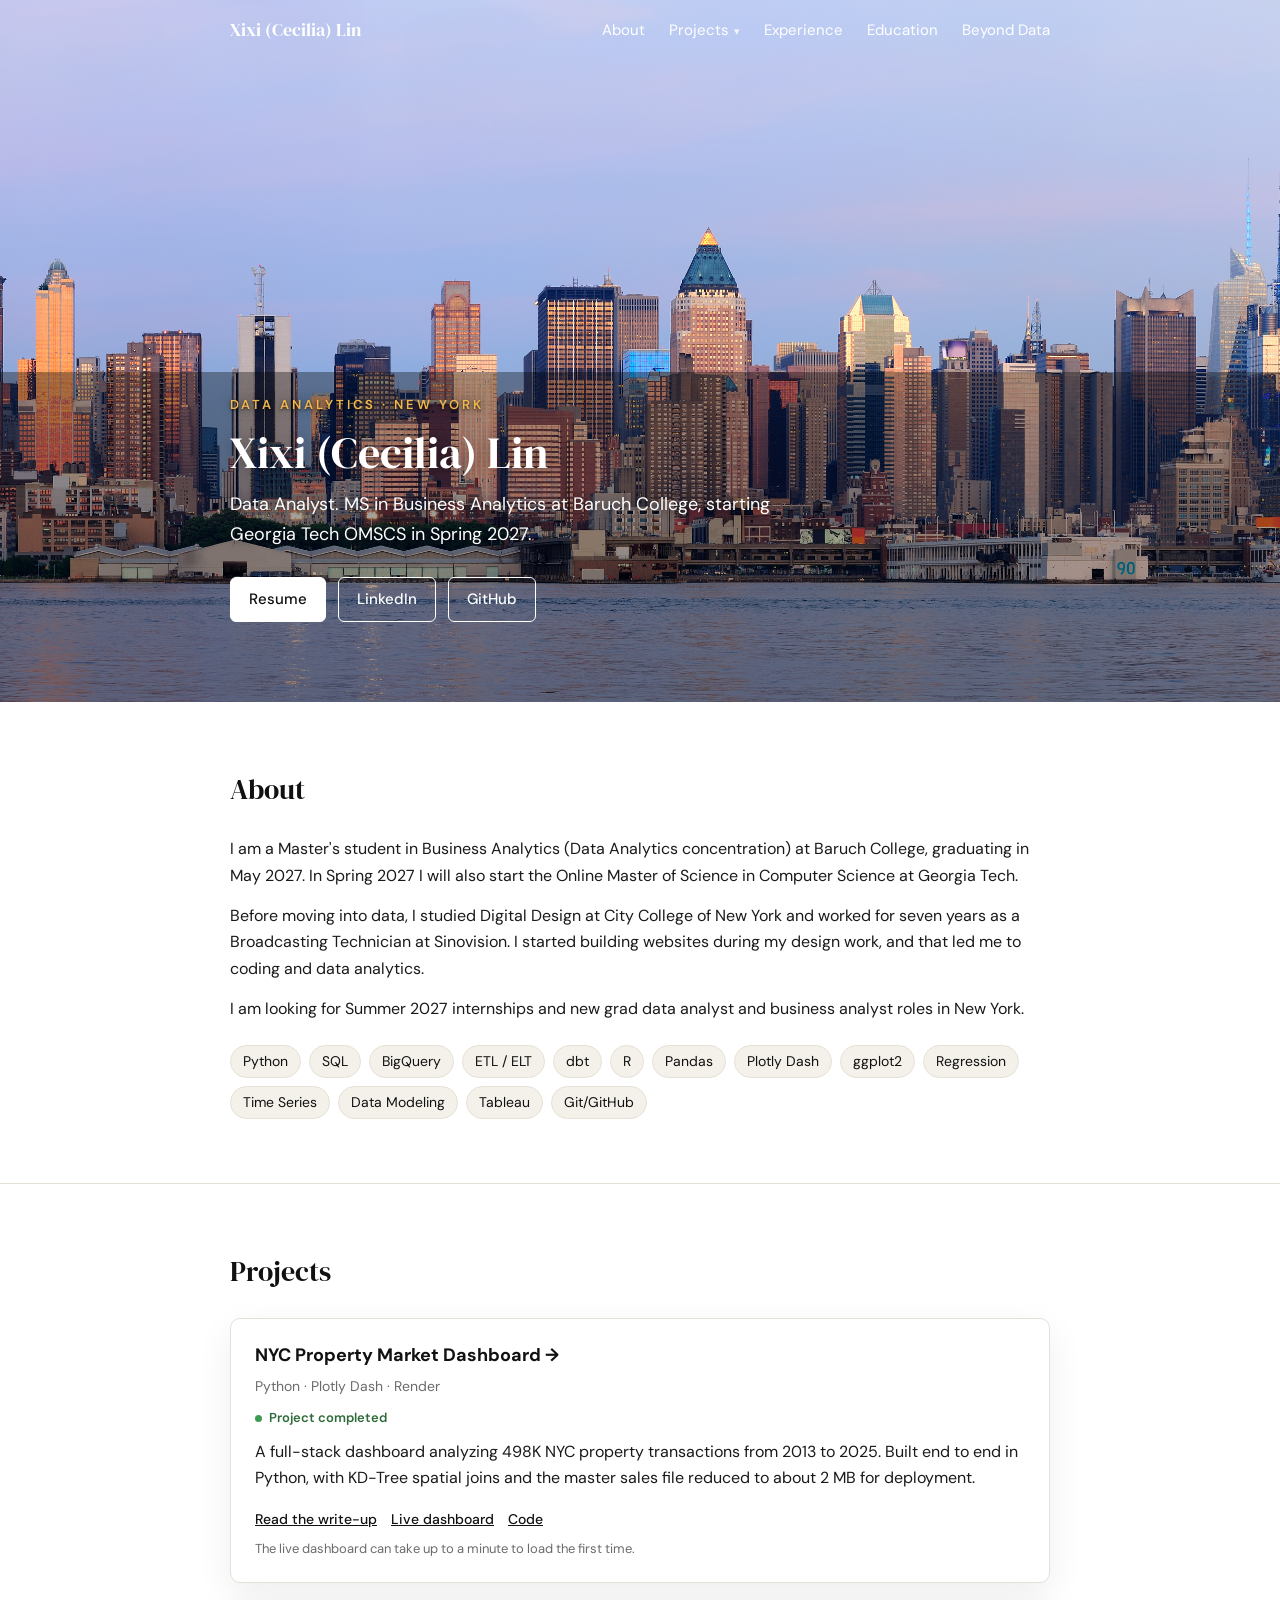
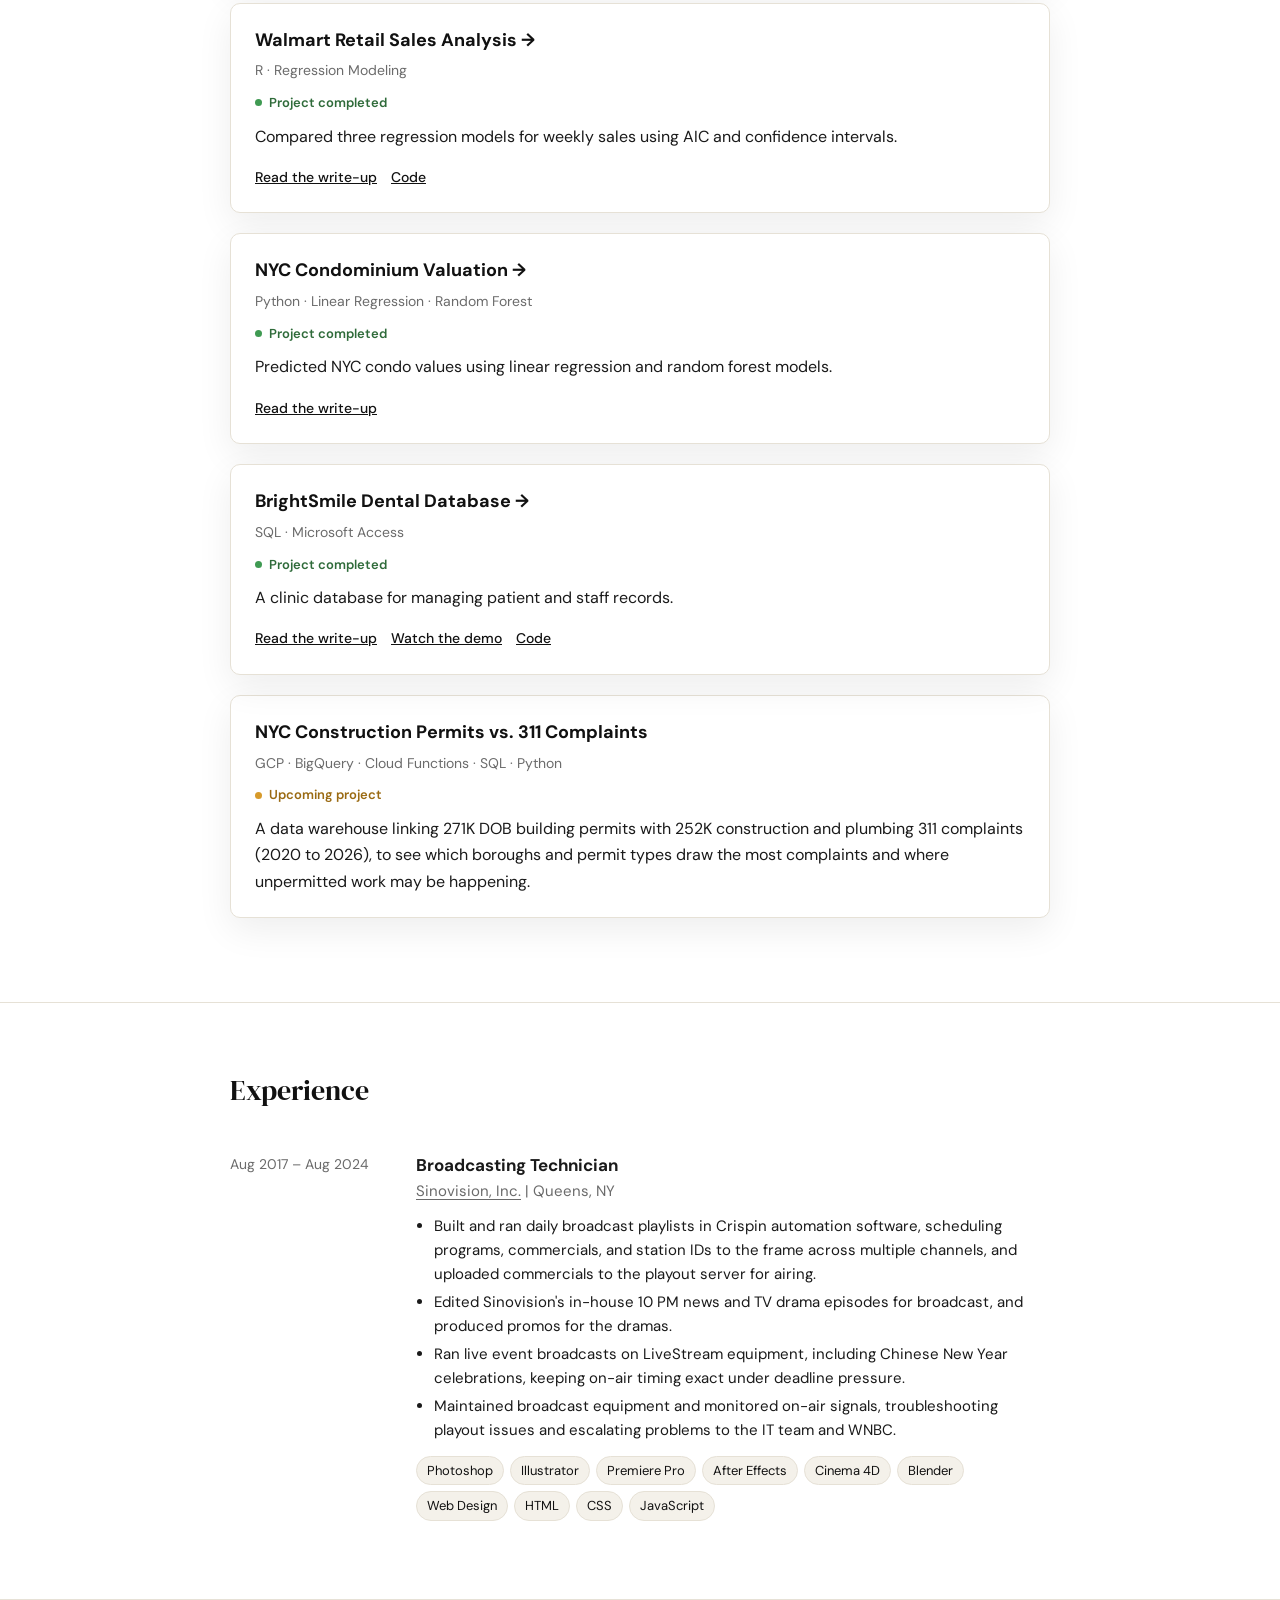
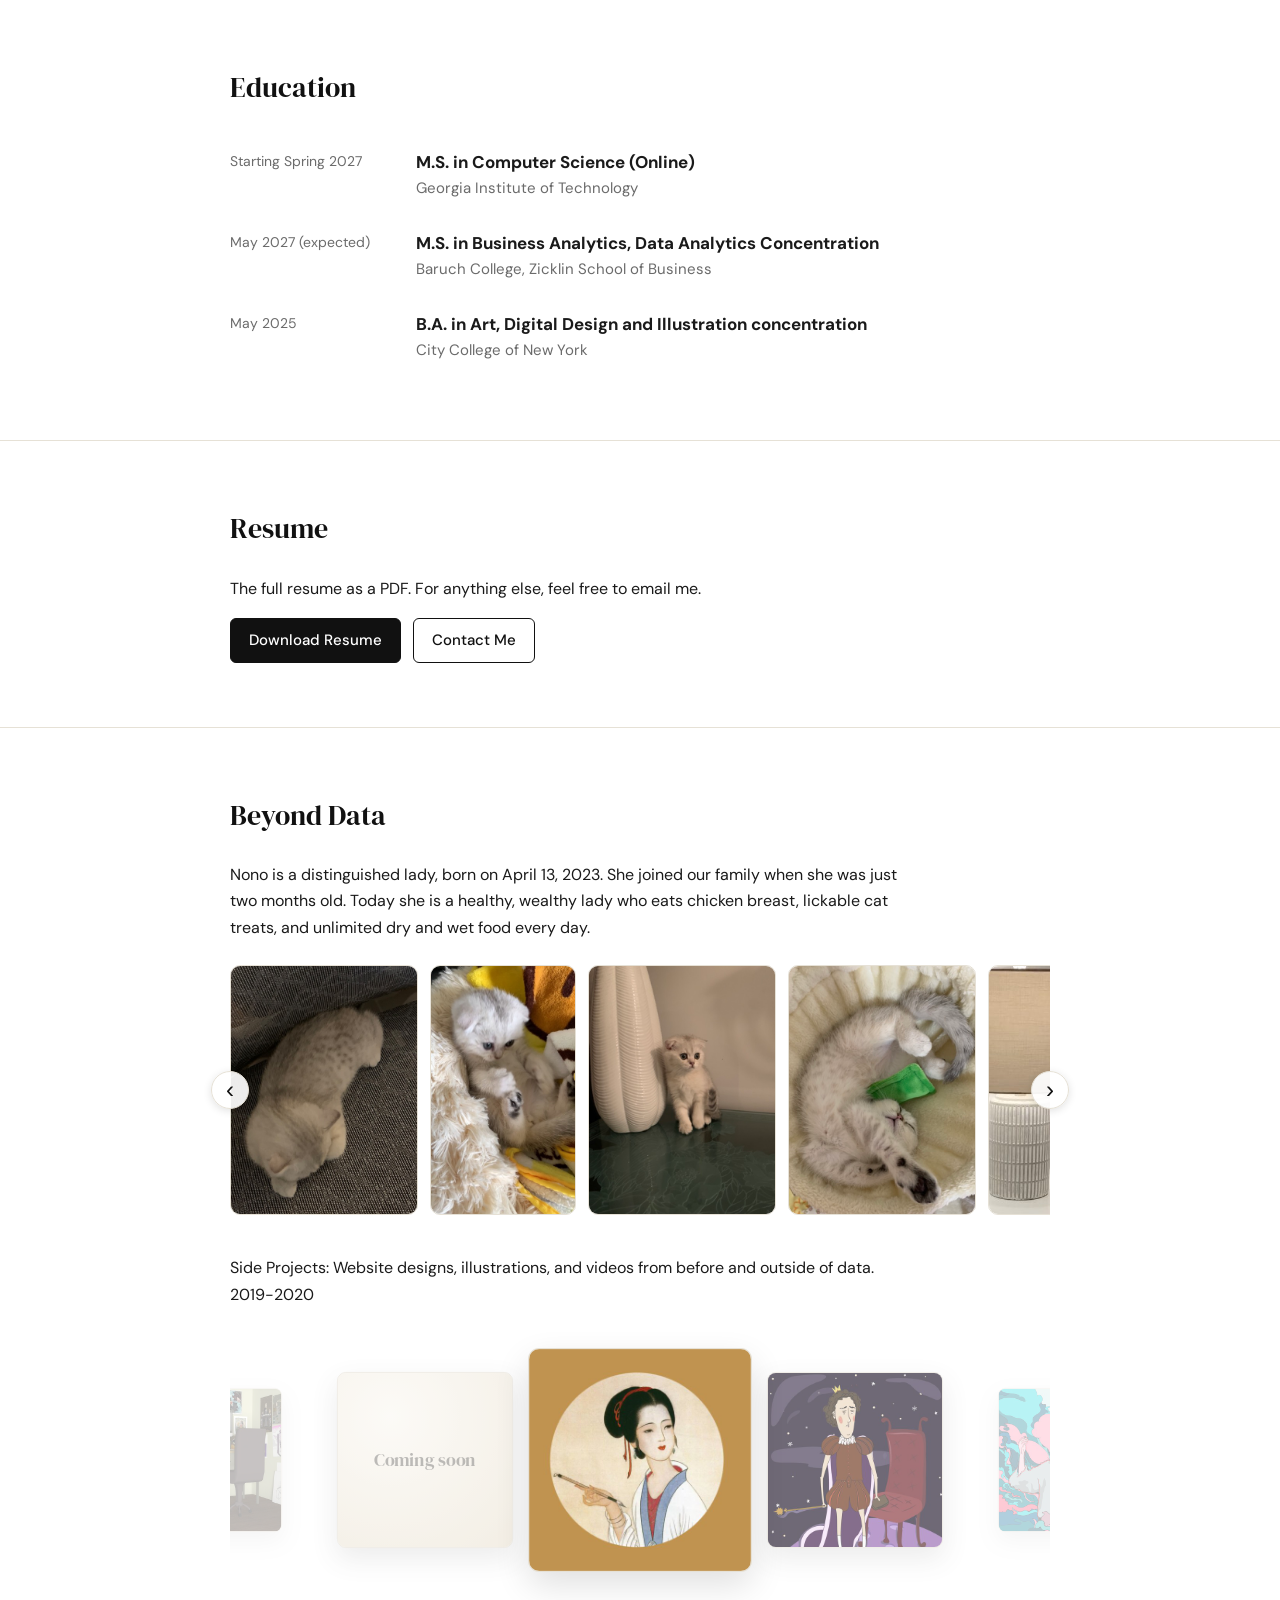
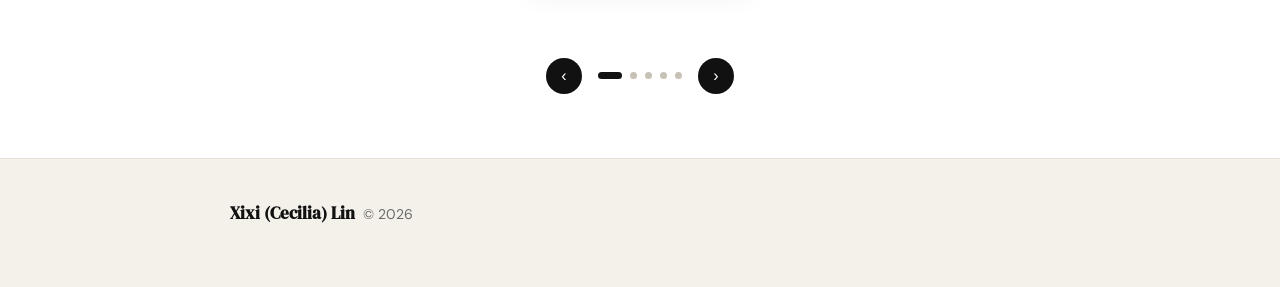
==== commit 56b6fe59: "Add 2019-2020 to Side Projects intro Co-Authored-By: Claude Opus 5.5 <noreply@anthropic.com> Claude-" ====
--- a/index.html
+++ b/index.html
@@ -554,14 +554,14 @@
           </div>
         </div>
         </div>
-        <p class="life-intro work-intro">Side Projects: Website designs, illustrations, and videos from before and outside of data.</p>
+        <p class="life-intro work-intro">Side Projects: Website designs, illustrations, and videos from before and outside of data. 2019-2020</p>
         <div class="work-carousel" id="work-carousel">
             <div class="work-slide">
               <div class="w-img w-hover">
                 <img src="images/side-liqingzhao.jpg" alt="Painting of the poet Li Qingzhao holding a brush">
                 <div class="w-over">
                   <div class="w-over-title">Li Qingzhao: Chinese Female Poet</div>
-                  <div class="w-over-sub">Website Design · City College of New York, 2019</div>
+                  <div class="w-over-sub">Website Design · City College of New York</div>
                   <a class="w-visit" href="/art_portfolio/liqz1.html">Visit</a>
                 </div>
               </div>
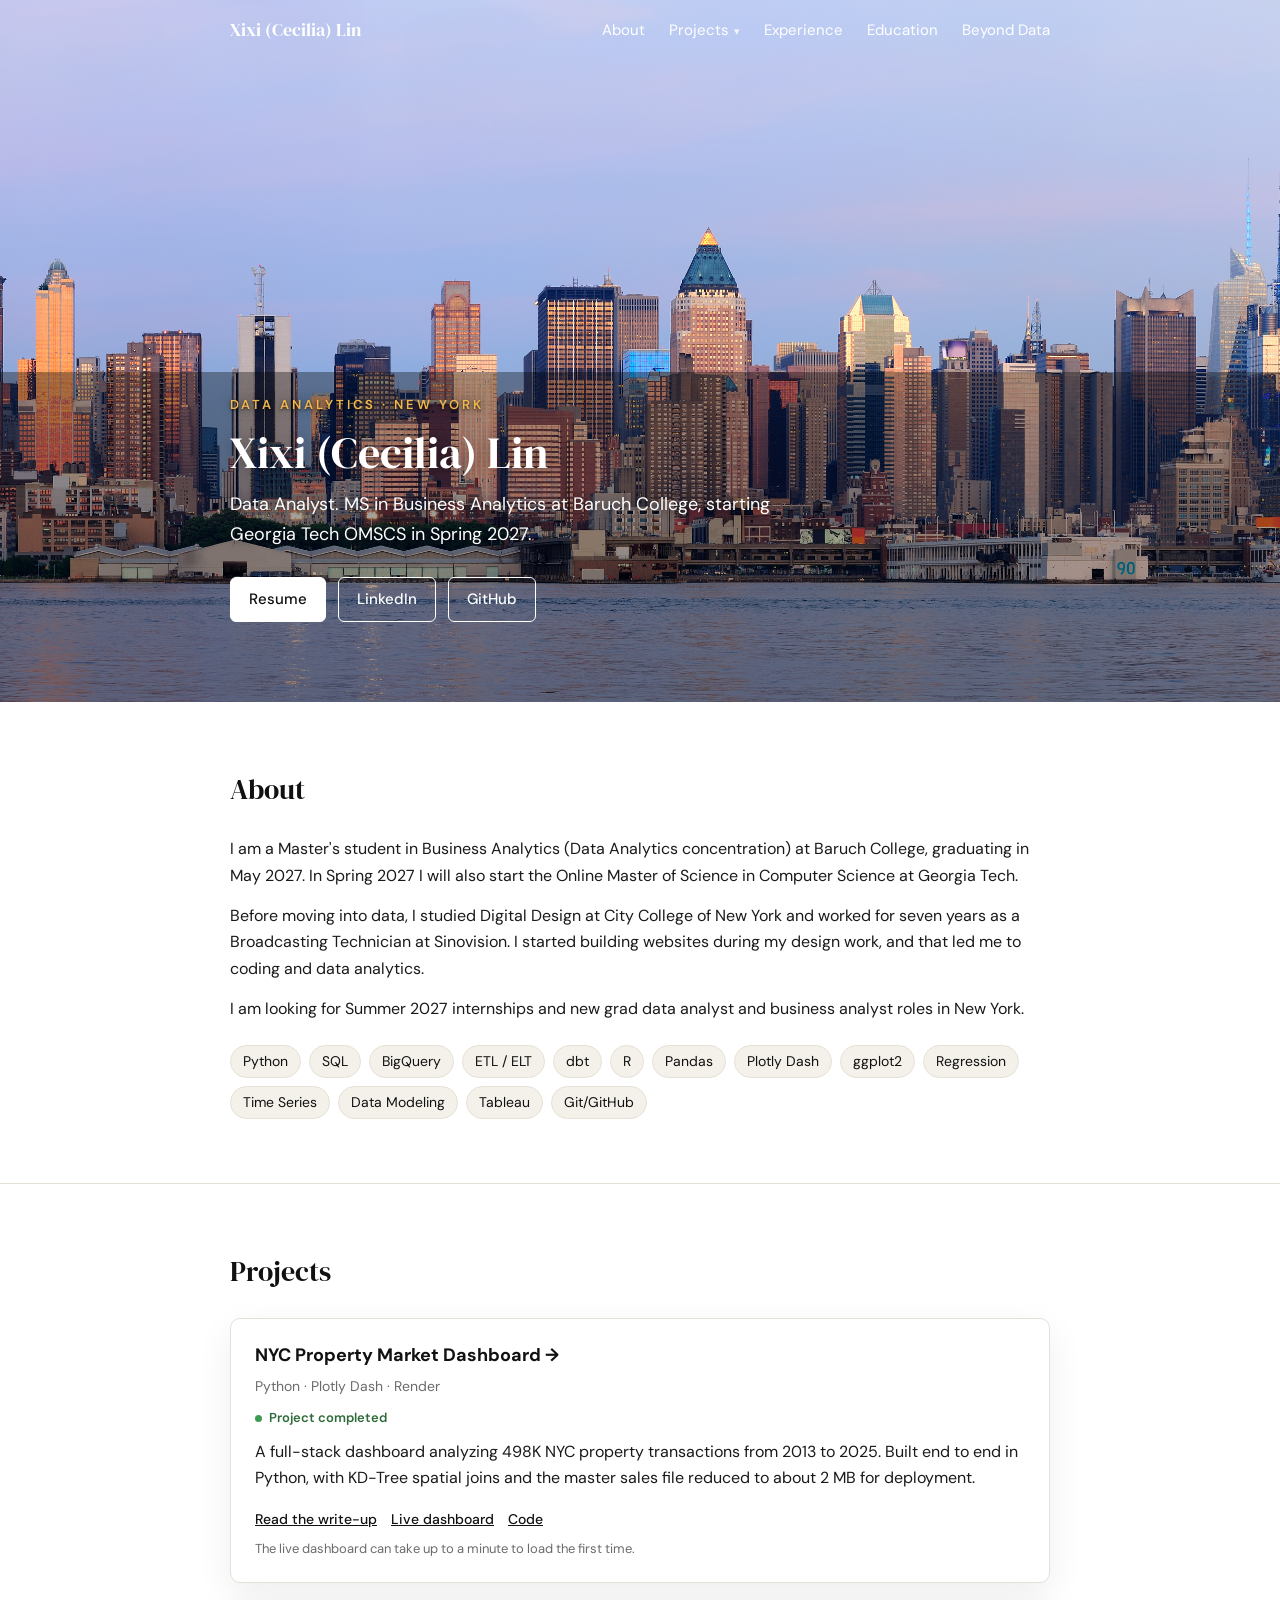
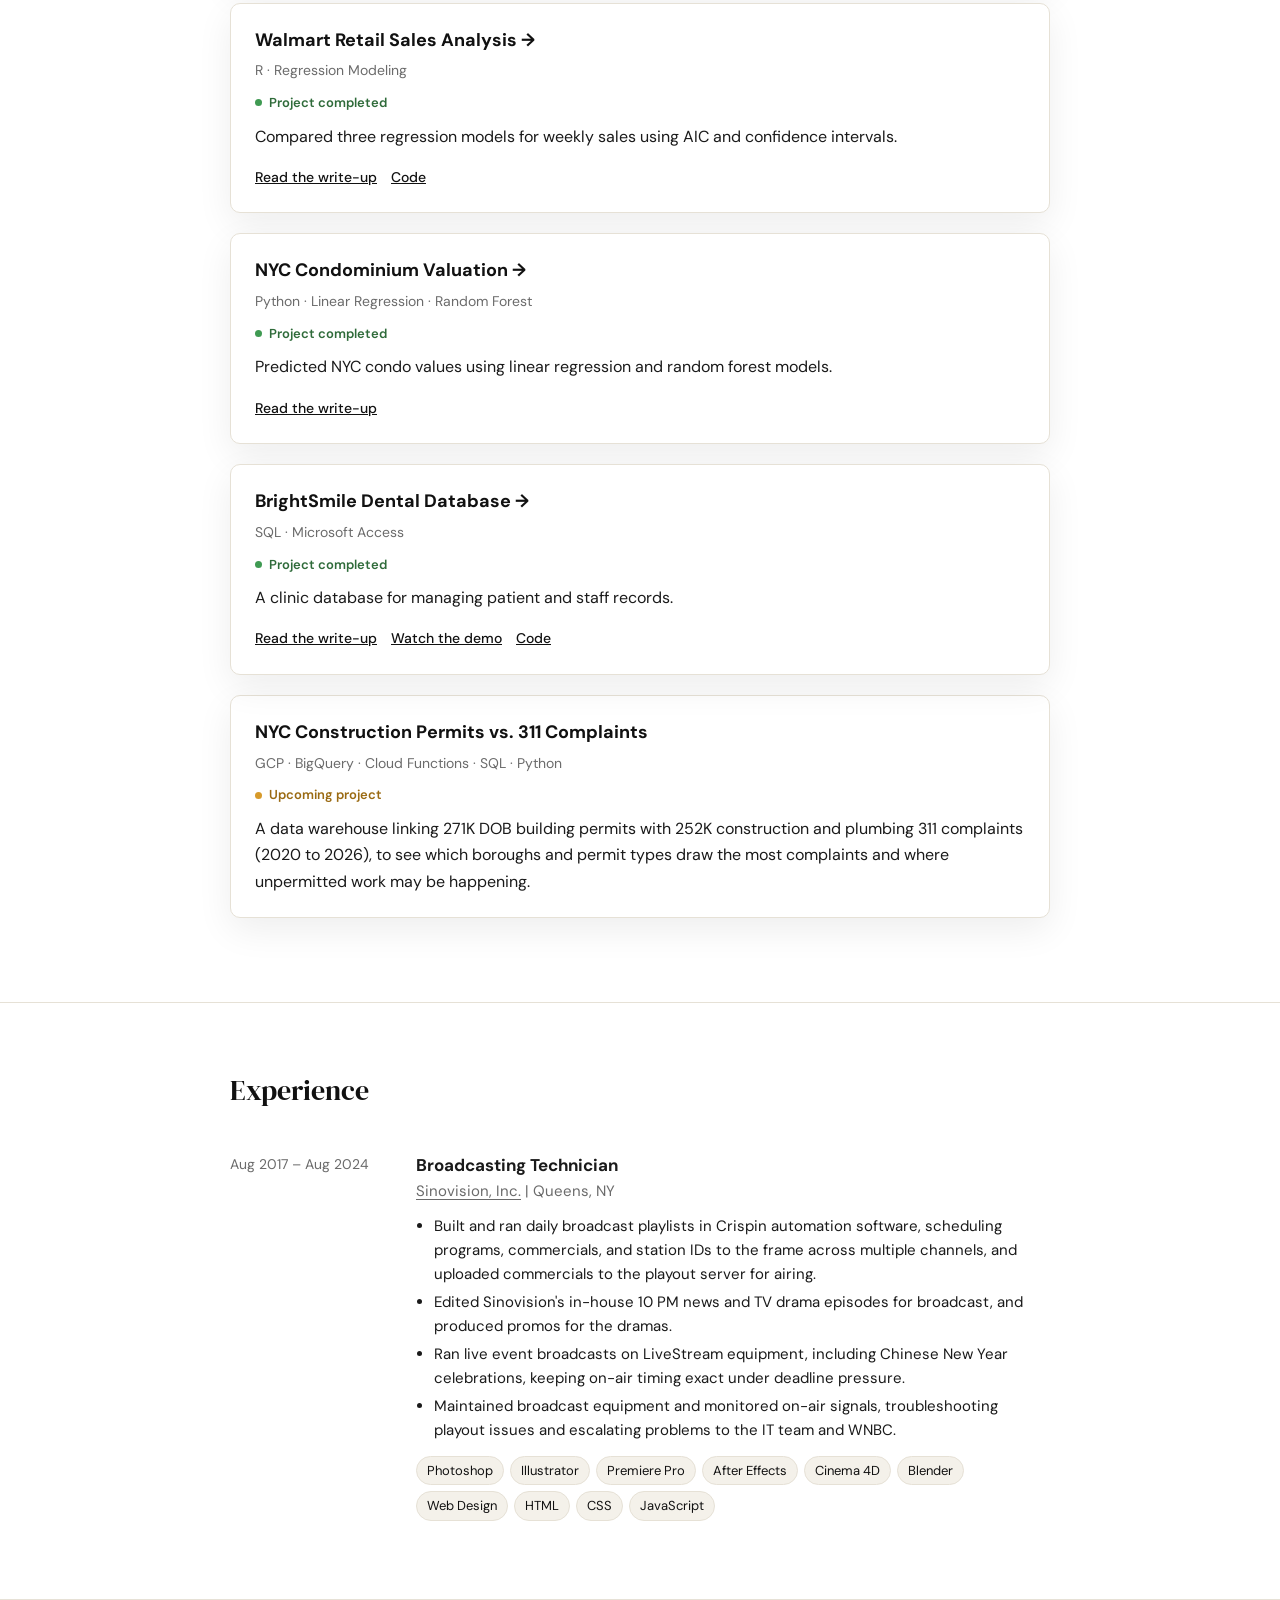
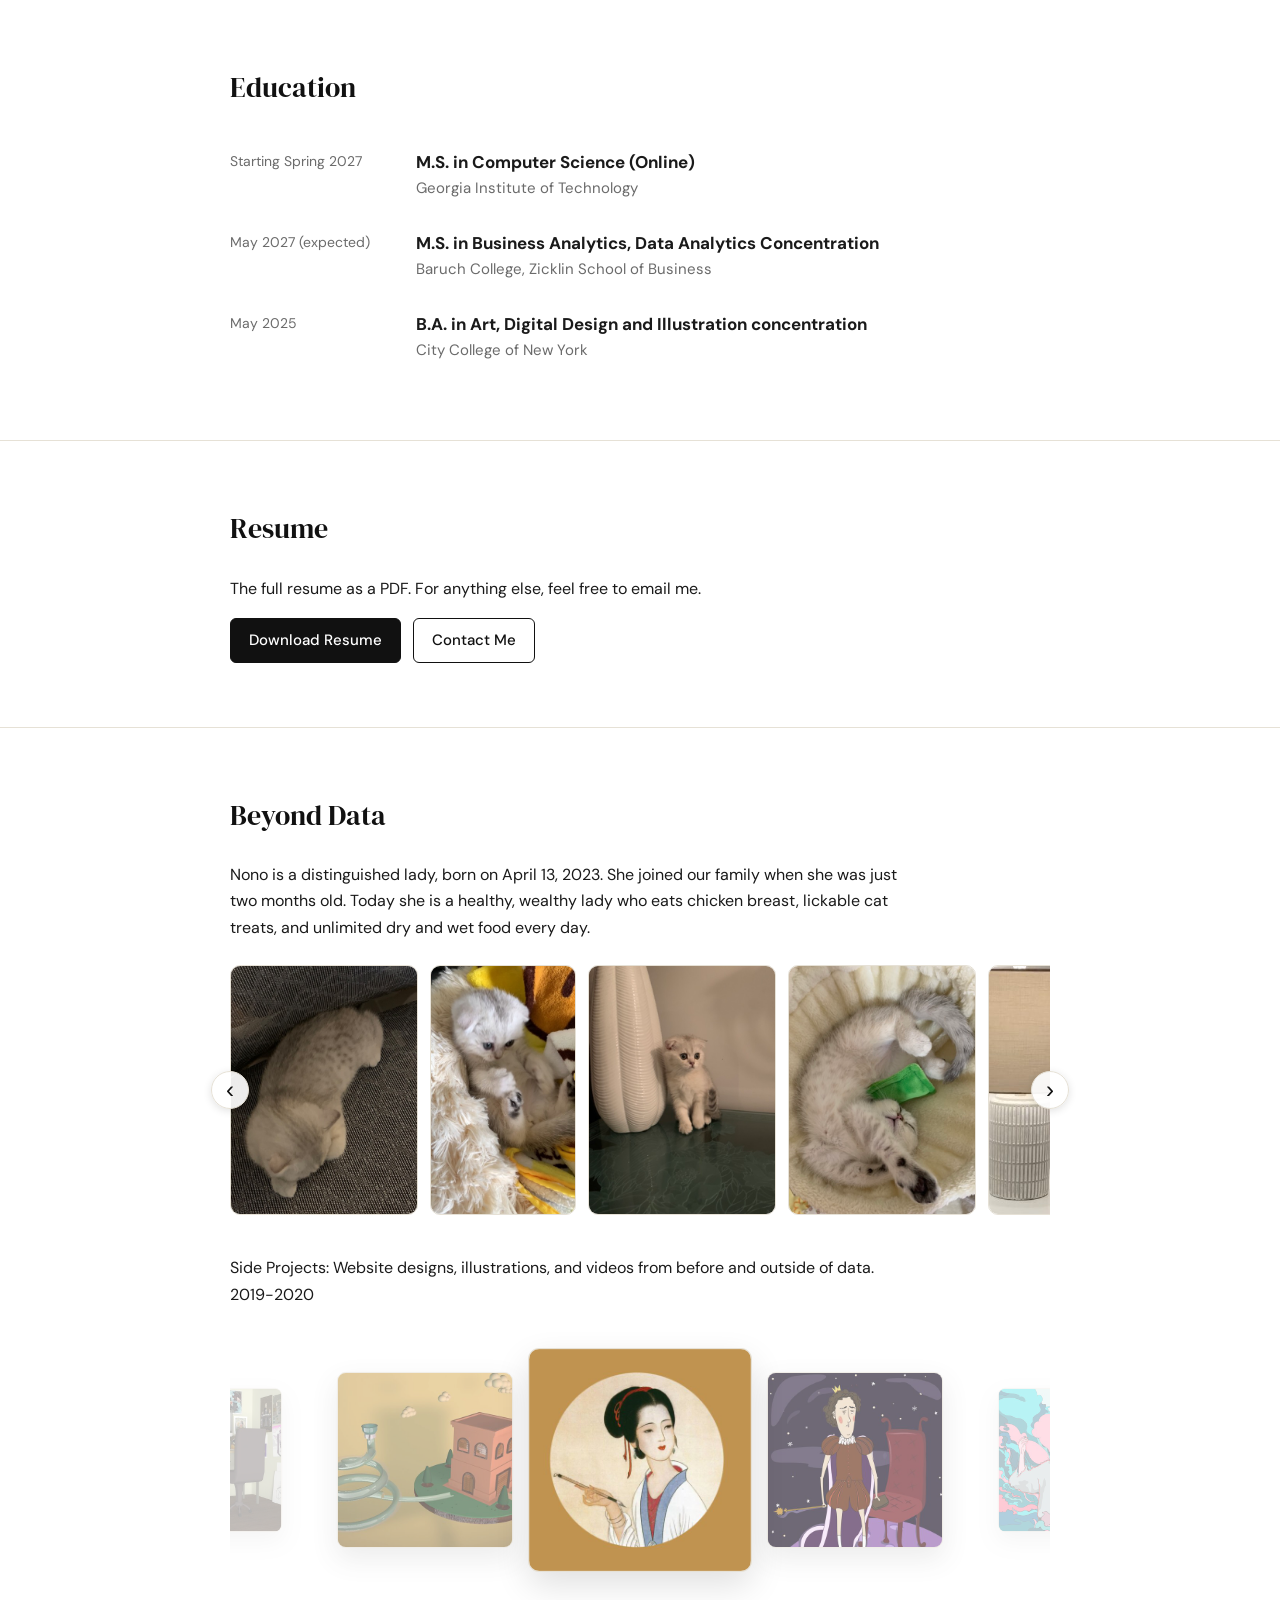
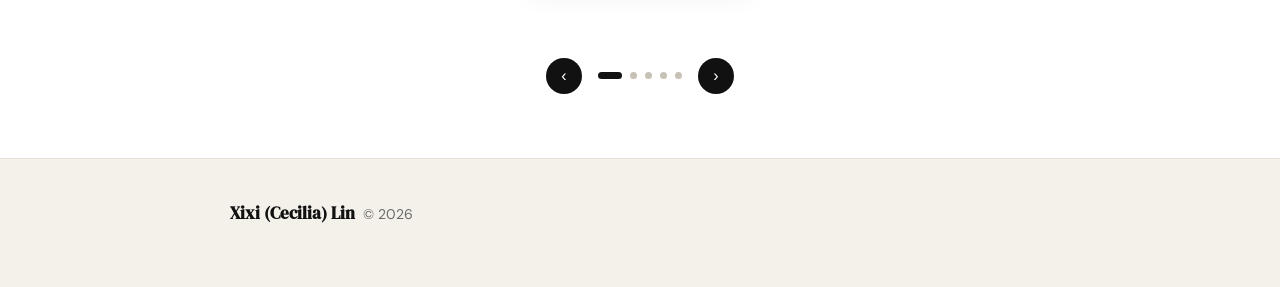
==== commit 9386375a: "Replace Coming soon card with Cinema 4D Animation Co-Authored-By: Claude Opus 5.5 <noreply@anthropic" ====
--- a/index.html
+++ b/index.html
@@ -164,7 +164,7 @@
     /* Hover card: image blurs, gray band with title and Visit button */
     .w-hover img { transition: filter 0.3s ease; }
     .w-over {
-      position: absolute; left: 0; right: 0; top: 18%; bottom: 18%;
+      position: absolute; left: 0; right: 0; top: 12%; bottom: 12%;
       display: flex; flex-direction: column; justify-content: center; align-items: flex-start;
       padding: 0 16px; background: rgba(190, 190, 190, 0.78);
       opacity: 0; transition: opacity 0.3s ease; pointer-events: none;
@@ -554,7 +554,7 @@
           </div>
         </div>
         </div>
-        <p class="life-intro work-intro">Side Projects: Website designs, illustrations, and videos from before and outside of data. 2019-2020</p>
+        <p class="life-intro work-intro">Side Projects: Website designs, illustrations, and videos from before and outside of data. <span style="white-space:nowrap">2019-2020</span></p>
         <div class="work-carousel" id="work-carousel">
             <div class="work-slide">
               <div class="w-img w-hover">
@@ -562,6 +562,7 @@
                 <div class="w-over">
                   <div class="w-over-title">Li Qingzhao: Chinese Female Poet</div>
                   <div class="w-over-sub">Website Design · City College of New York</div>
+                  <div class="w-over-sub">Hand-coded in HTML &amp; CSS</div>
                   <a class="w-visit" href="/art_portfolio/liqz1.html">Visit</a>
                 </div>
               </div>
@@ -572,6 +573,7 @@
                 <div class="w-over">
                   <div class="w-over-title">The Little Prince</div>
                   <div class="w-over-sub">Illustration · City College of New York</div>
+                  <div class="w-over-sub">Drawn in Adobe Illustrator &amp; Procreate</div>
                   <a class="w-visit" href="/art_portfolio/project2.html">Visit</a>
                 </div>
               </div>
@@ -582,6 +584,7 @@
                 <div class="w-over">
                   <div class="w-over-title">Zhou Shen Album Art</div>
                   <div class="w-over-sub">Album Illustration · City College of New York</div>
+                  <div class="w-over-sub">Drawn in Adobe Illustrator &amp; Procreate</div>
                   <a class="w-visit" href="/art_portfolio/project3.html">Visit</a>
                 </div>
               </div>
@@ -592,12 +595,21 @@
                 <div class="w-over">
                   <div class="w-over-title">Space I Am</div>
                   <div class="w-over-sub">3D Modeling · City College of New York</div>
+                  <div class="w-over-sub">Modeled in Cinema 4D</div>
                   <a class="w-visit" href="/art_portfolio/project5.html">Visit</a>
                 </div>
               </div>
             </div>
             <div class="work-slide">
-              <div class="w-img"><div class="w-ph w-soon">Coming soon</div></div>
+              <div class="w-img w-hover">
+                <img src="images/side-c4d.jpg" alt="3D render of a spiral slide next to a small brick house">
+                <div class="w-over">
+                  <div class="w-over-title">Cinema 4D Animation</div>
+                  <div class="w-over-sub">3D Animation · City College of New York</div>
+                  <div class="w-over-sub">Animated in Cinema 4D &amp; Adobe After Effects</div>
+                  <a class="w-visit" href="/art_portfolio/project6.html">Visit</a>
+                </div>
+              </div>
             </div>
         </div>
         <div class="work-nav">
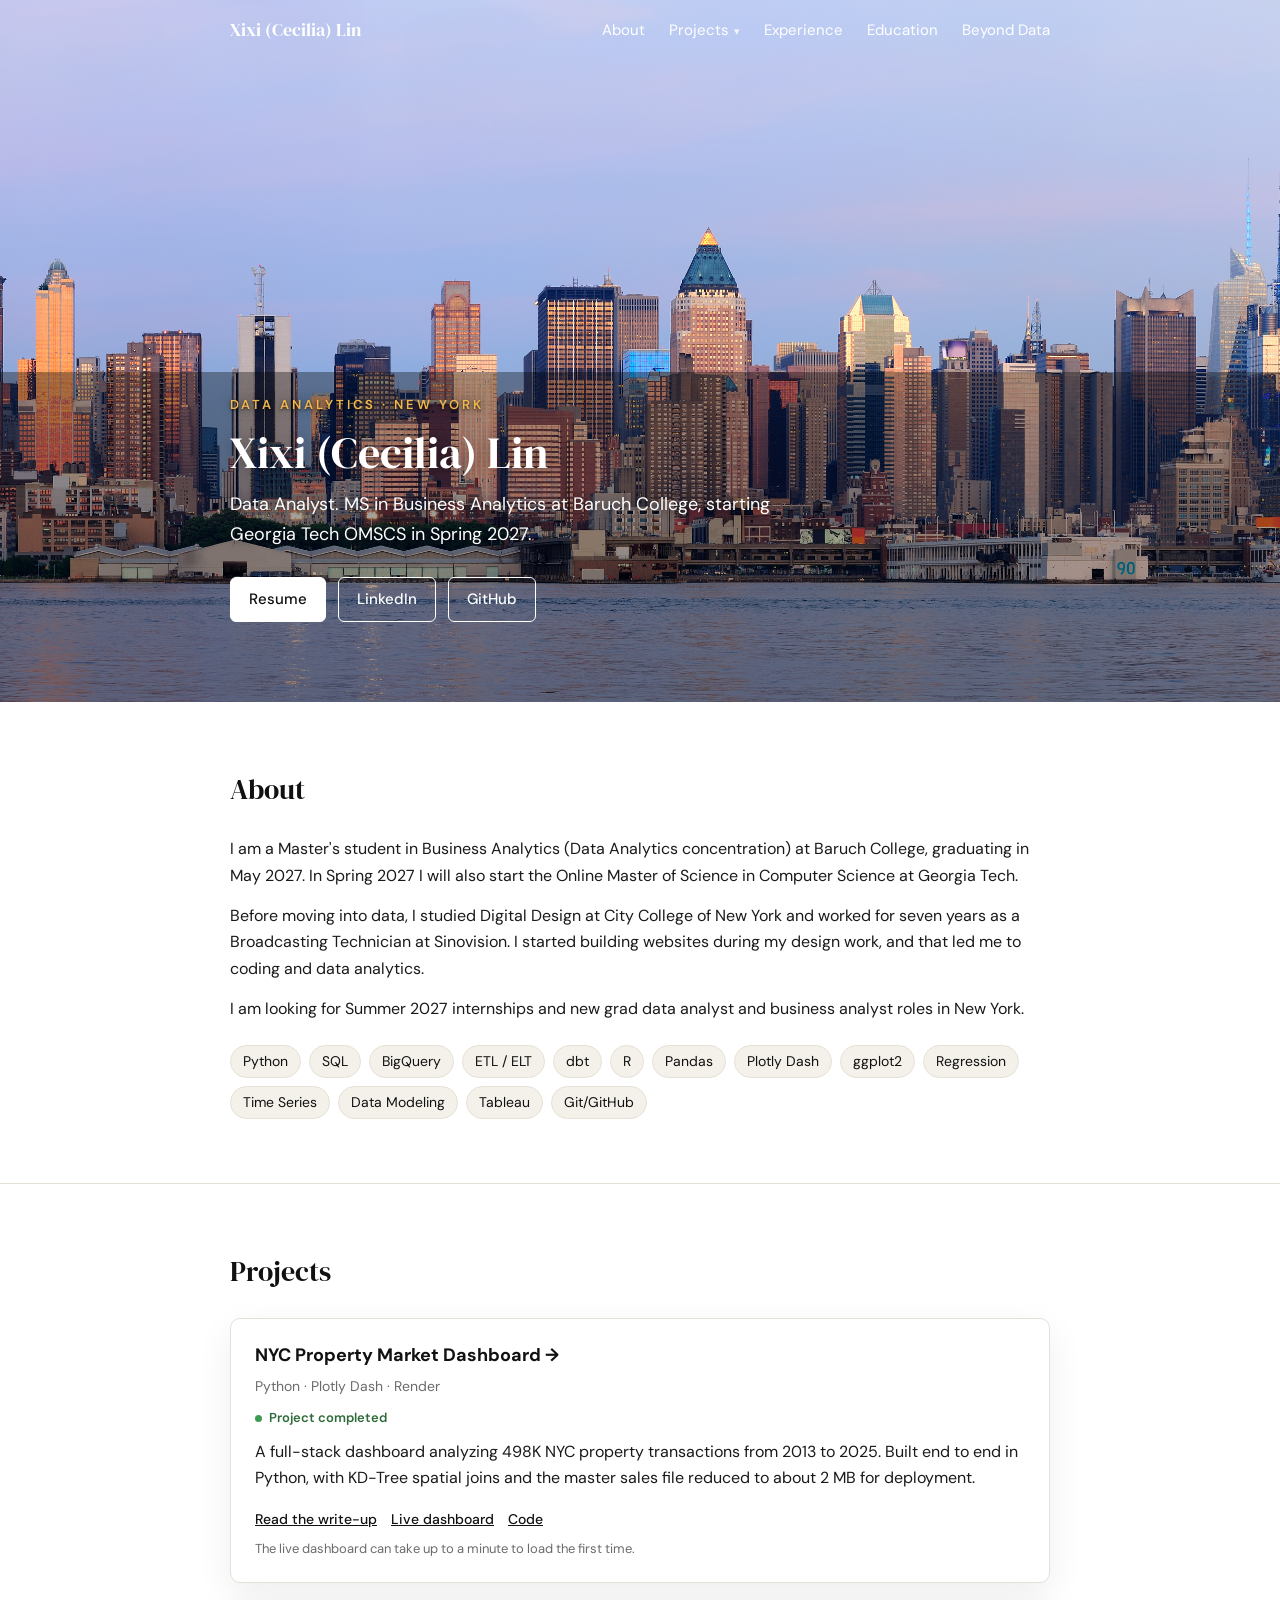
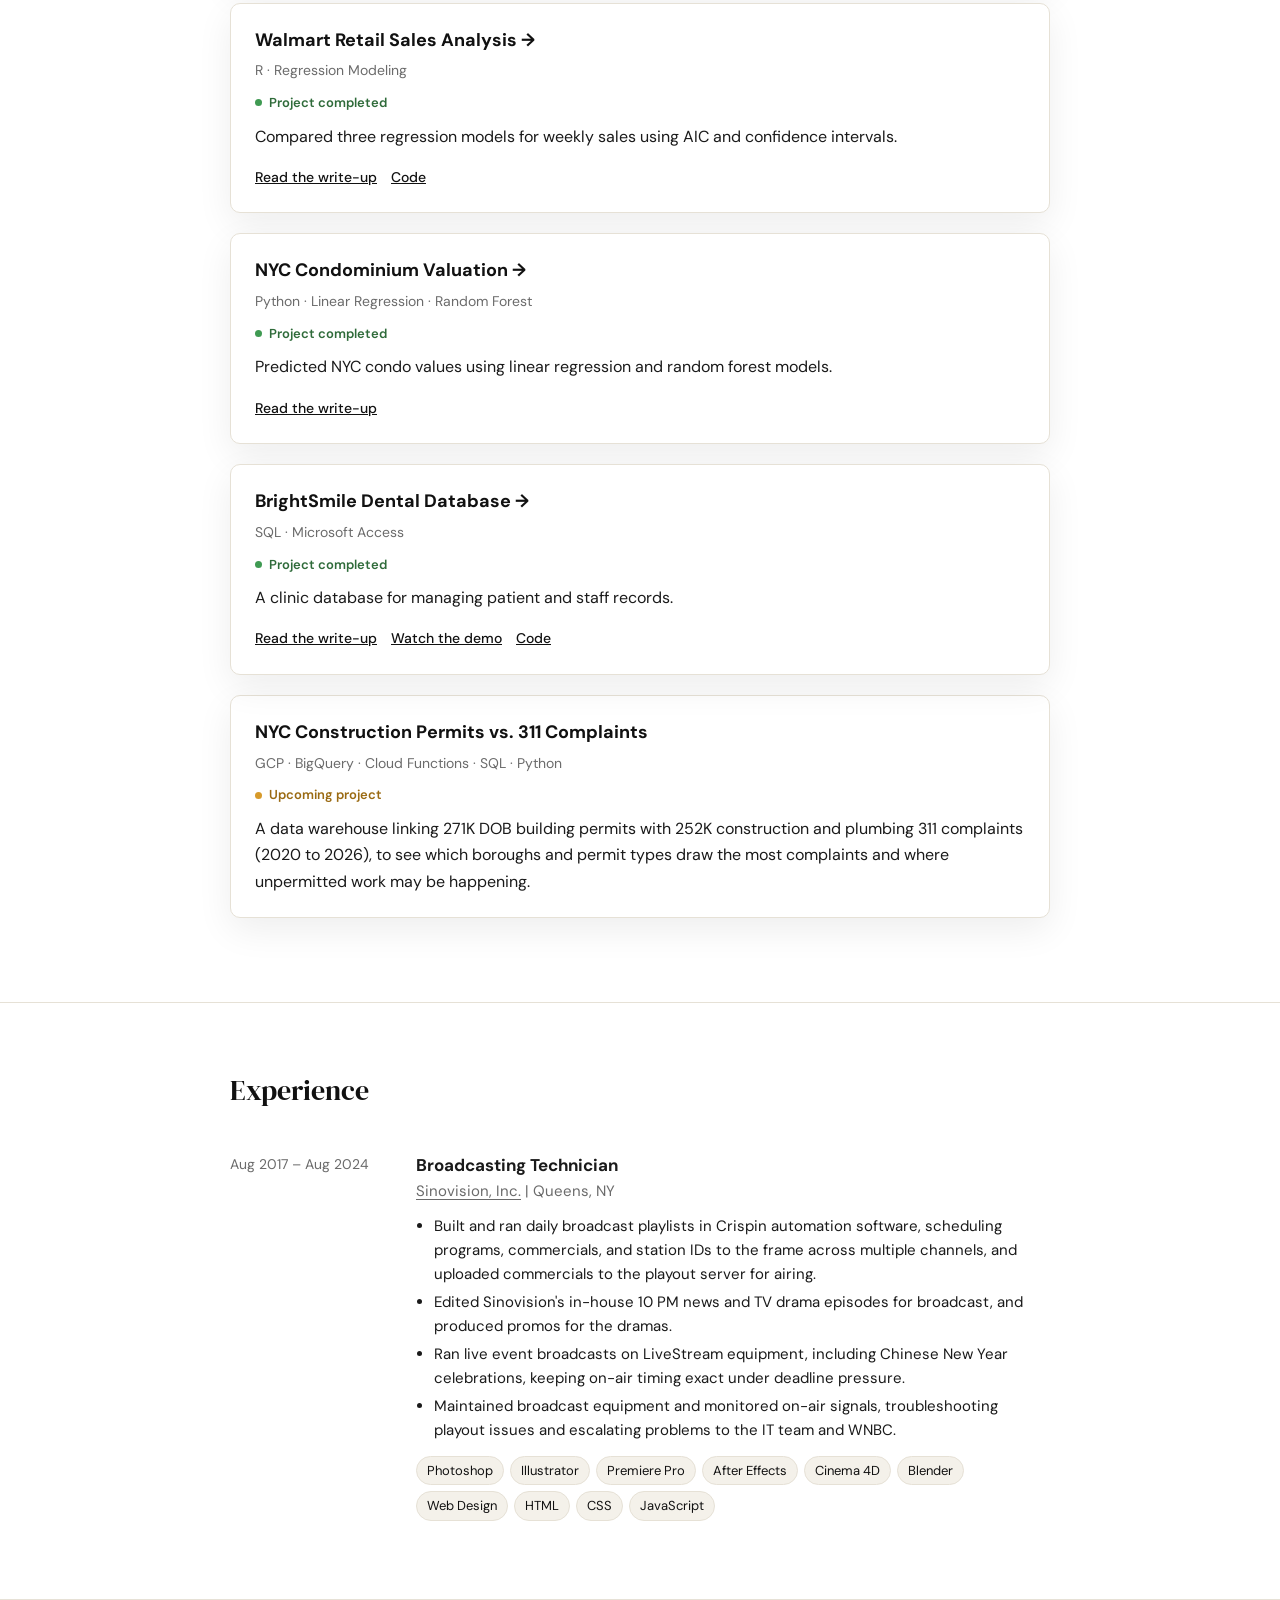
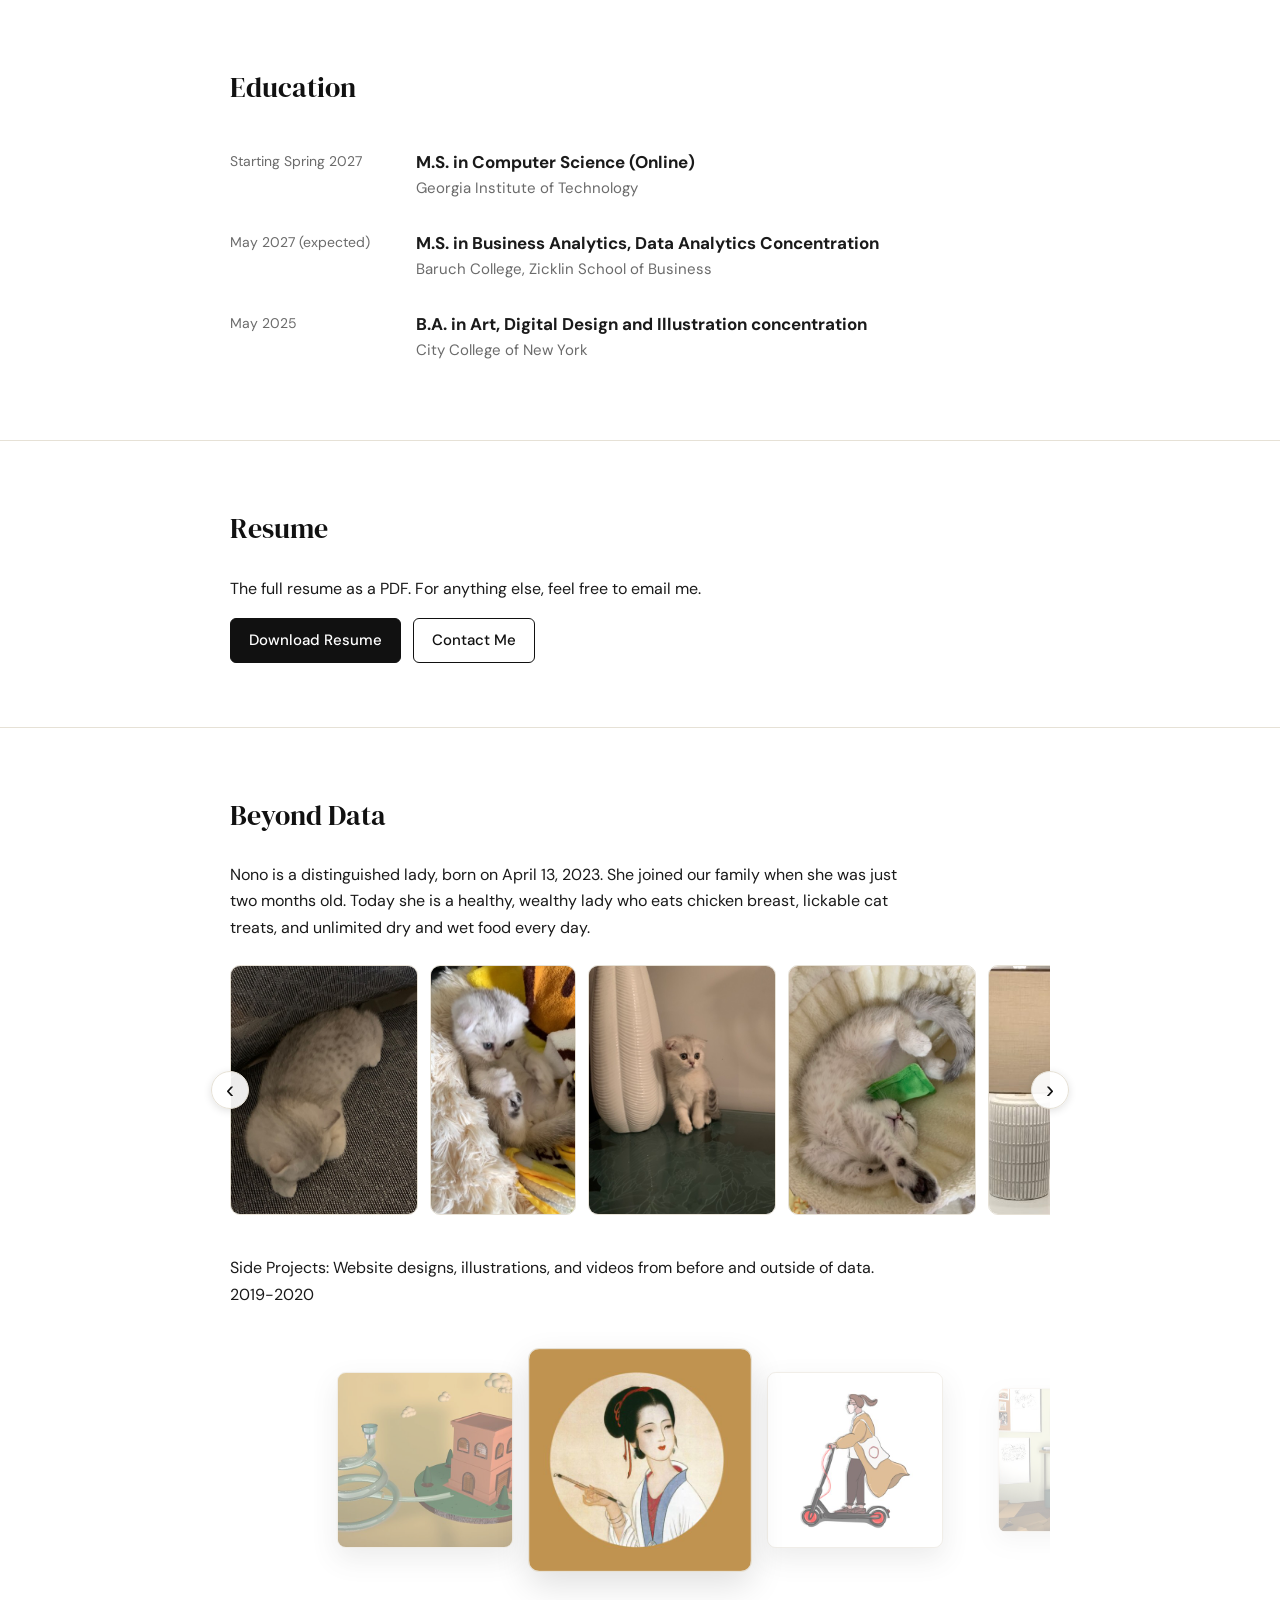
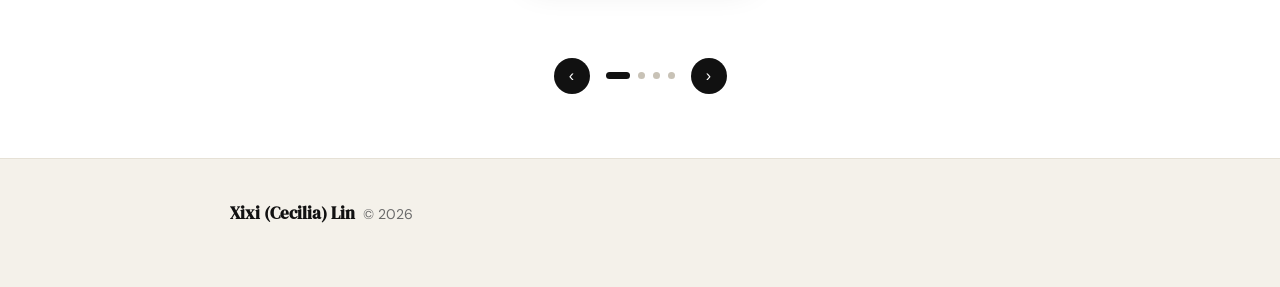
==== commit ae2dadd0: "Add dedicated Side Project pages and trim cards to four New pages in the site's own style for Space " ====
--- a/index.html
+++ b/index.html
@@ -569,23 +569,12 @@
             </div>
             <div class="work-slide">
               <div class="w-img w-hover">
-                <img src="images/side-littleprince.jpg" alt="Illustration of the king from The Little Prince standing on a purple planet">
+                <img src="images/side-escooter.jpg" alt="Illustration of a woman in a long coat riding an electric scooter">
                 <div class="w-over">
-                  <div class="w-over-title">The Little Prince</div>
-                  <div class="w-over-sub">Illustration · City College of New York</div>
-                  <div class="w-over-sub">Drawn in Adobe Illustrator &amp; Procreate</div>
-                  <a class="w-visit" href="/art_portfolio/project2.html">Visit</a>
-                </div>
-              </div>
-            </div>
-            <div class="work-slide">
-              <div class="w-img w-hover">
-                <img src="images/side-zhoushen.jpg" alt="Album cover illustration of Zhou Shen singing">
-                <div class="w-over">
-                  <div class="w-over-title">Zhou Shen Album Art</div>
-                  <div class="w-over-sub">Album Illustration · City College of New York</div>
-                  <div class="w-over-sub">Drawn in Adobe Illustrator &amp; Procreate</div>
-                  <a class="w-visit" href="/art_portfolio/project3.html">Visit</a>
+                  <div class="w-over-title">The E-Scooters Revolution</div>
+                  <div class="w-over-sub">Editorial Illustration · City College of New York</div>
+                  <div class="w-over-sub">Drawn in Adobe Illustrator &amp; Photoshop</div>
+                  <a class="w-visit" href="e-scooter.html">Visit</a>
                 </div>
               </div>
             </div>
@@ -596,7 +585,7 @@
                   <div class="w-over-title">Space I Am</div>
                   <div class="w-over-sub">3D Modeling · City College of New York</div>
                   <div class="w-over-sub">Modeled in Cinema 4D</div>
-                  <a class="w-visit" href="/art_portfolio/project5.html">Visit</a>
+                  <a class="w-visit" href="space-i-am.html">Visit</a>
                 </div>
               </div>
             </div>
@@ -607,7 +596,7 @@
                   <div class="w-over-title">Cinema 4D Animation</div>
                   <div class="w-over-sub">3D Animation · City College of New York</div>
                   <div class="w-over-sub">Animated in Cinema 4D &amp; Adobe After Effects</div>
-                  <a class="w-visit" href="/art_portfolio/project6.html">Visit</a>
+                  <a class="w-visit" href="cinema-4d.html">Visit</a>
                 </div>
               </div>
             </div>
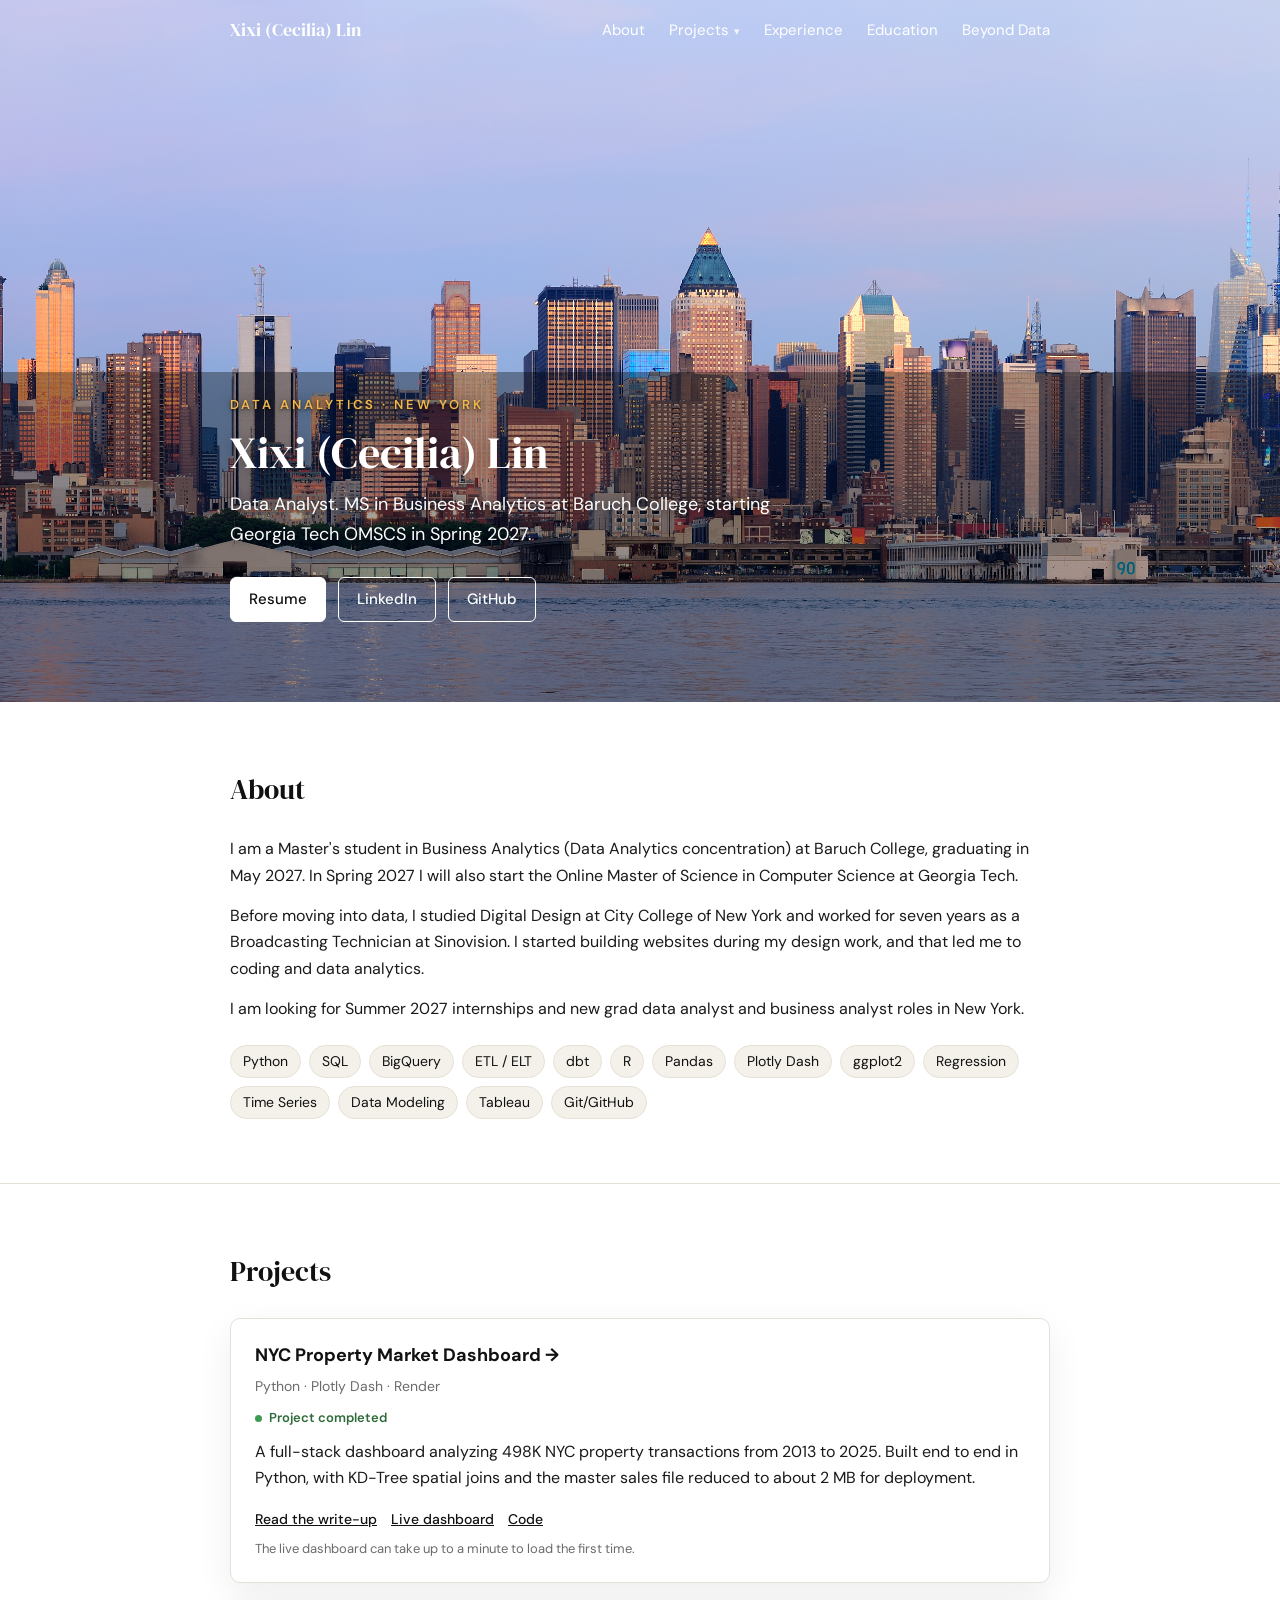
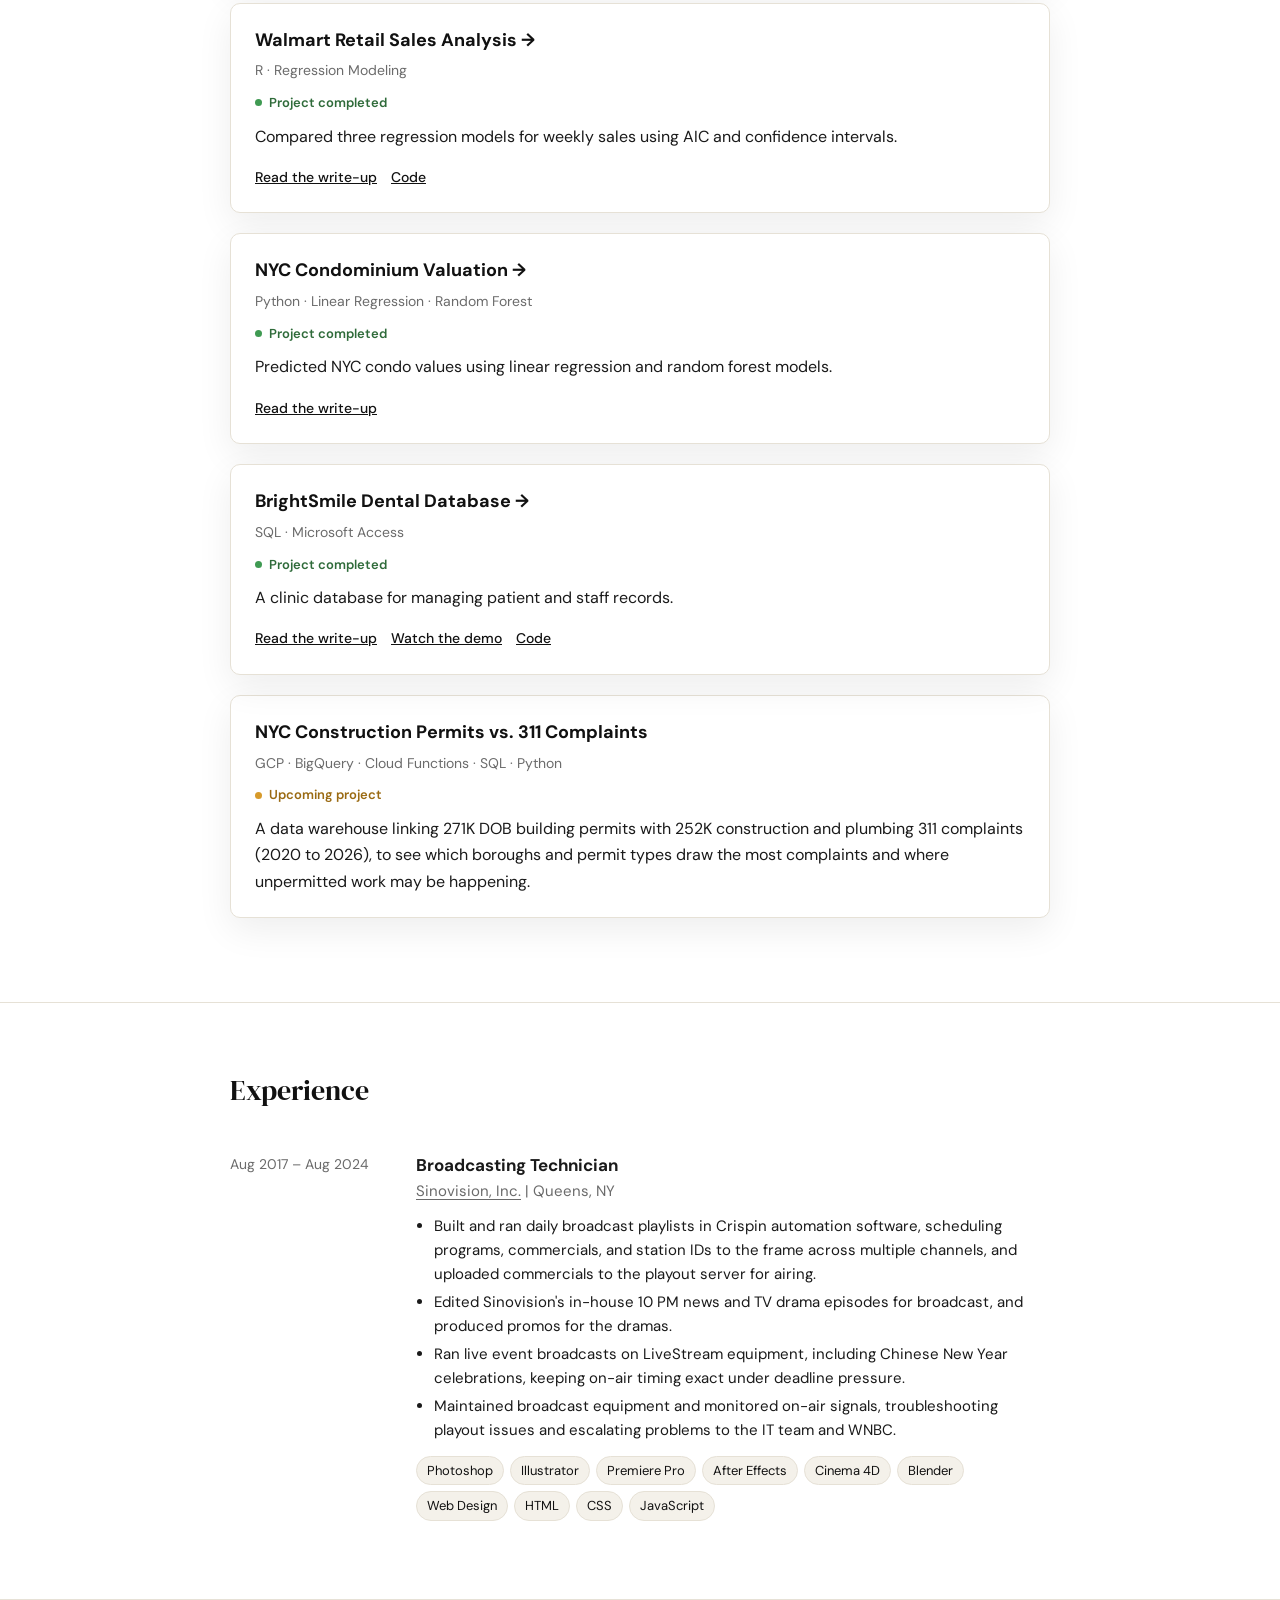
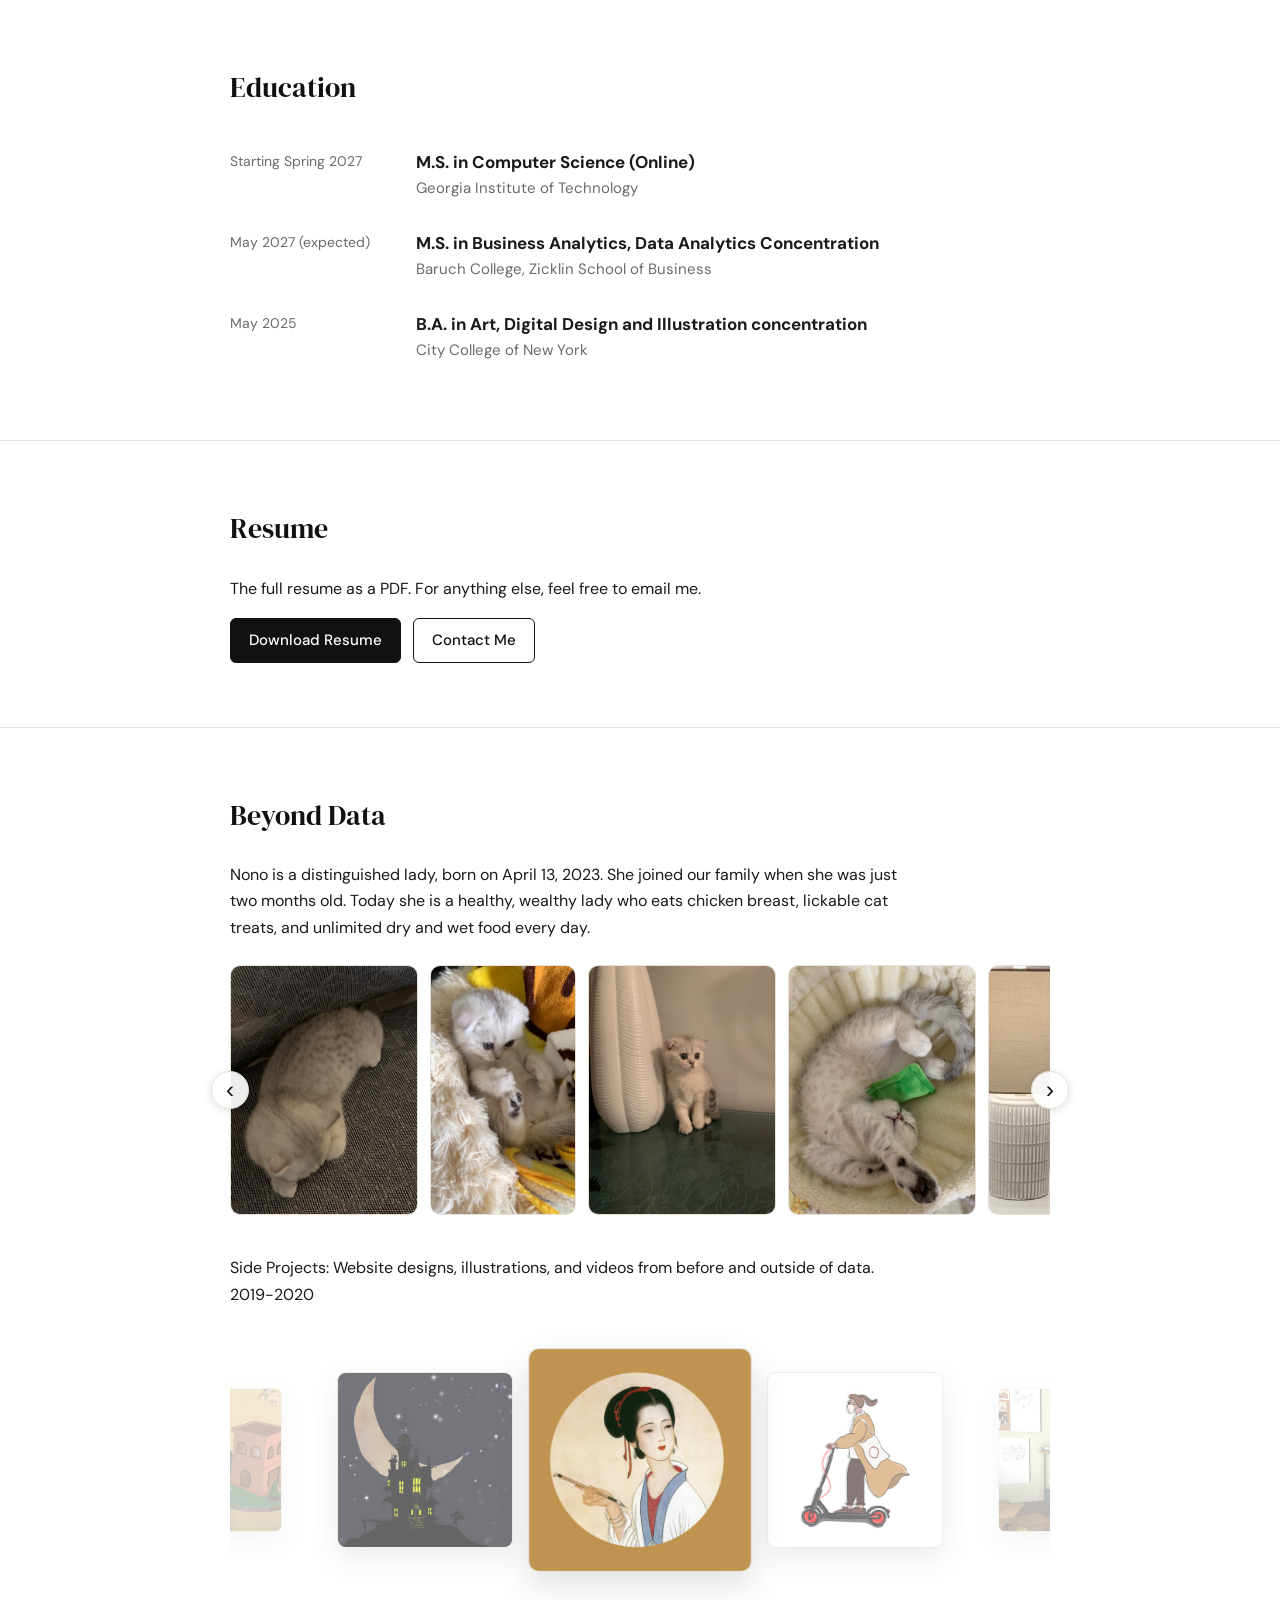
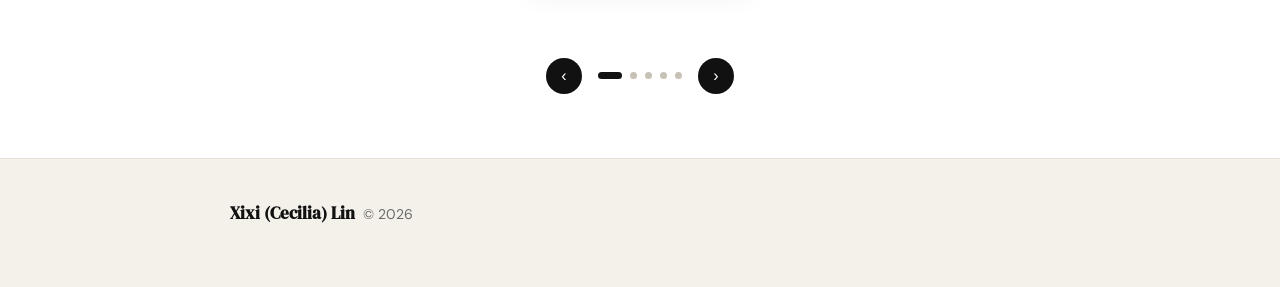
==== commit 064f295d: "Add Art Portfolio Website to Side Projects Host the original final portfolio site under /final-portf" ====
--- a/index.html
+++ b/index.html
@@ -597,6 +597,17 @@
                   <div class="w-over-sub">3D Animation · City College of New York</div>
                   <div class="w-over-sub">Animated in Cinema 4D &amp; Adobe After Effects</div>
                   <a class="w-visit" href="cinema-4d.html">Visit</a>
+                </div>
+              </div>
+            </div>
+            <div class="work-slide">
+              <div class="w-img w-hover">
+                <img src="images/side-finalportfolio.jpg" alt="Illustration of a dark castle on a hill under a crescent moon">
+                <div class="w-over">
+                  <div class="w-over-title">Art Portfolio Website</div>
+                  <div class="w-over-sub">Website Design · City College of New York</div>
+                  <div class="w-over-sub">Hand-coded in HTML, CSS &amp; jQuery</div>
+                  <a class="w-visit" href="/final-portfolio/final.html">Visit</a>
                 </div>
               </div>
             </div>
